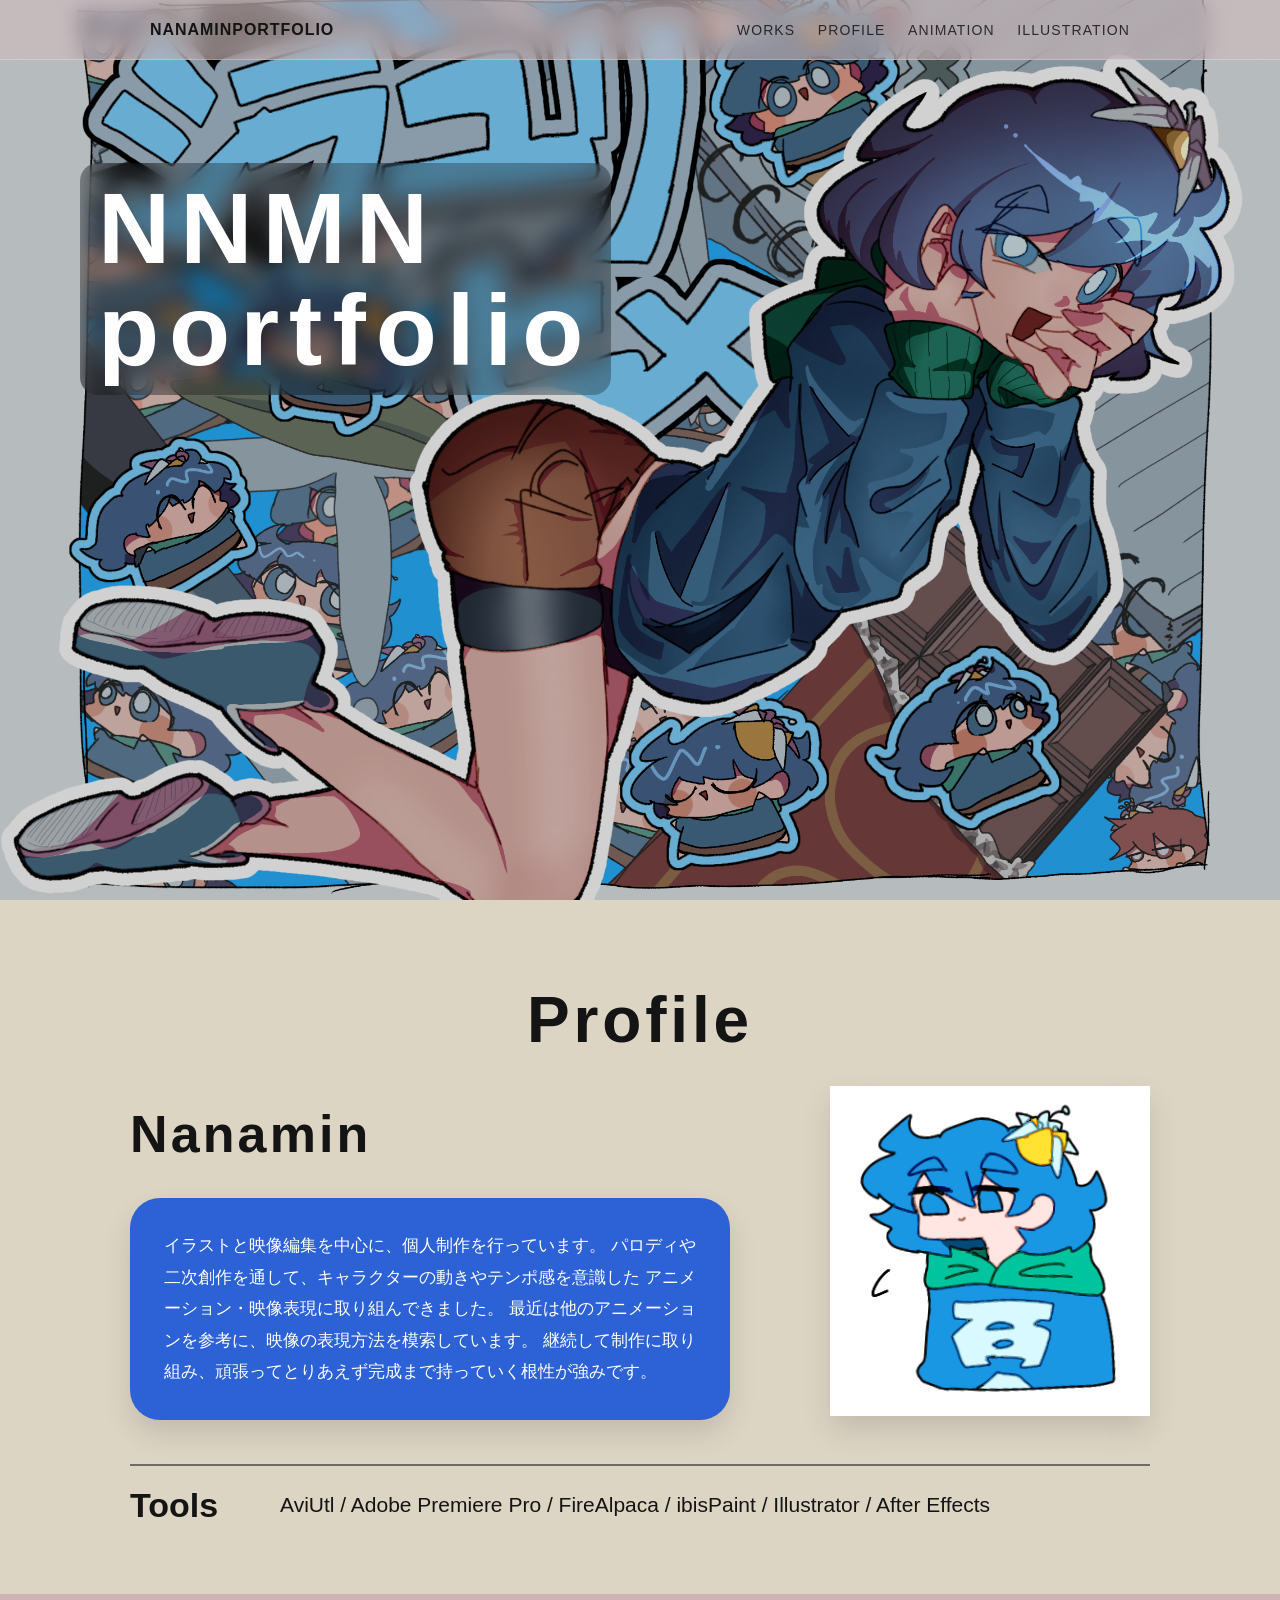
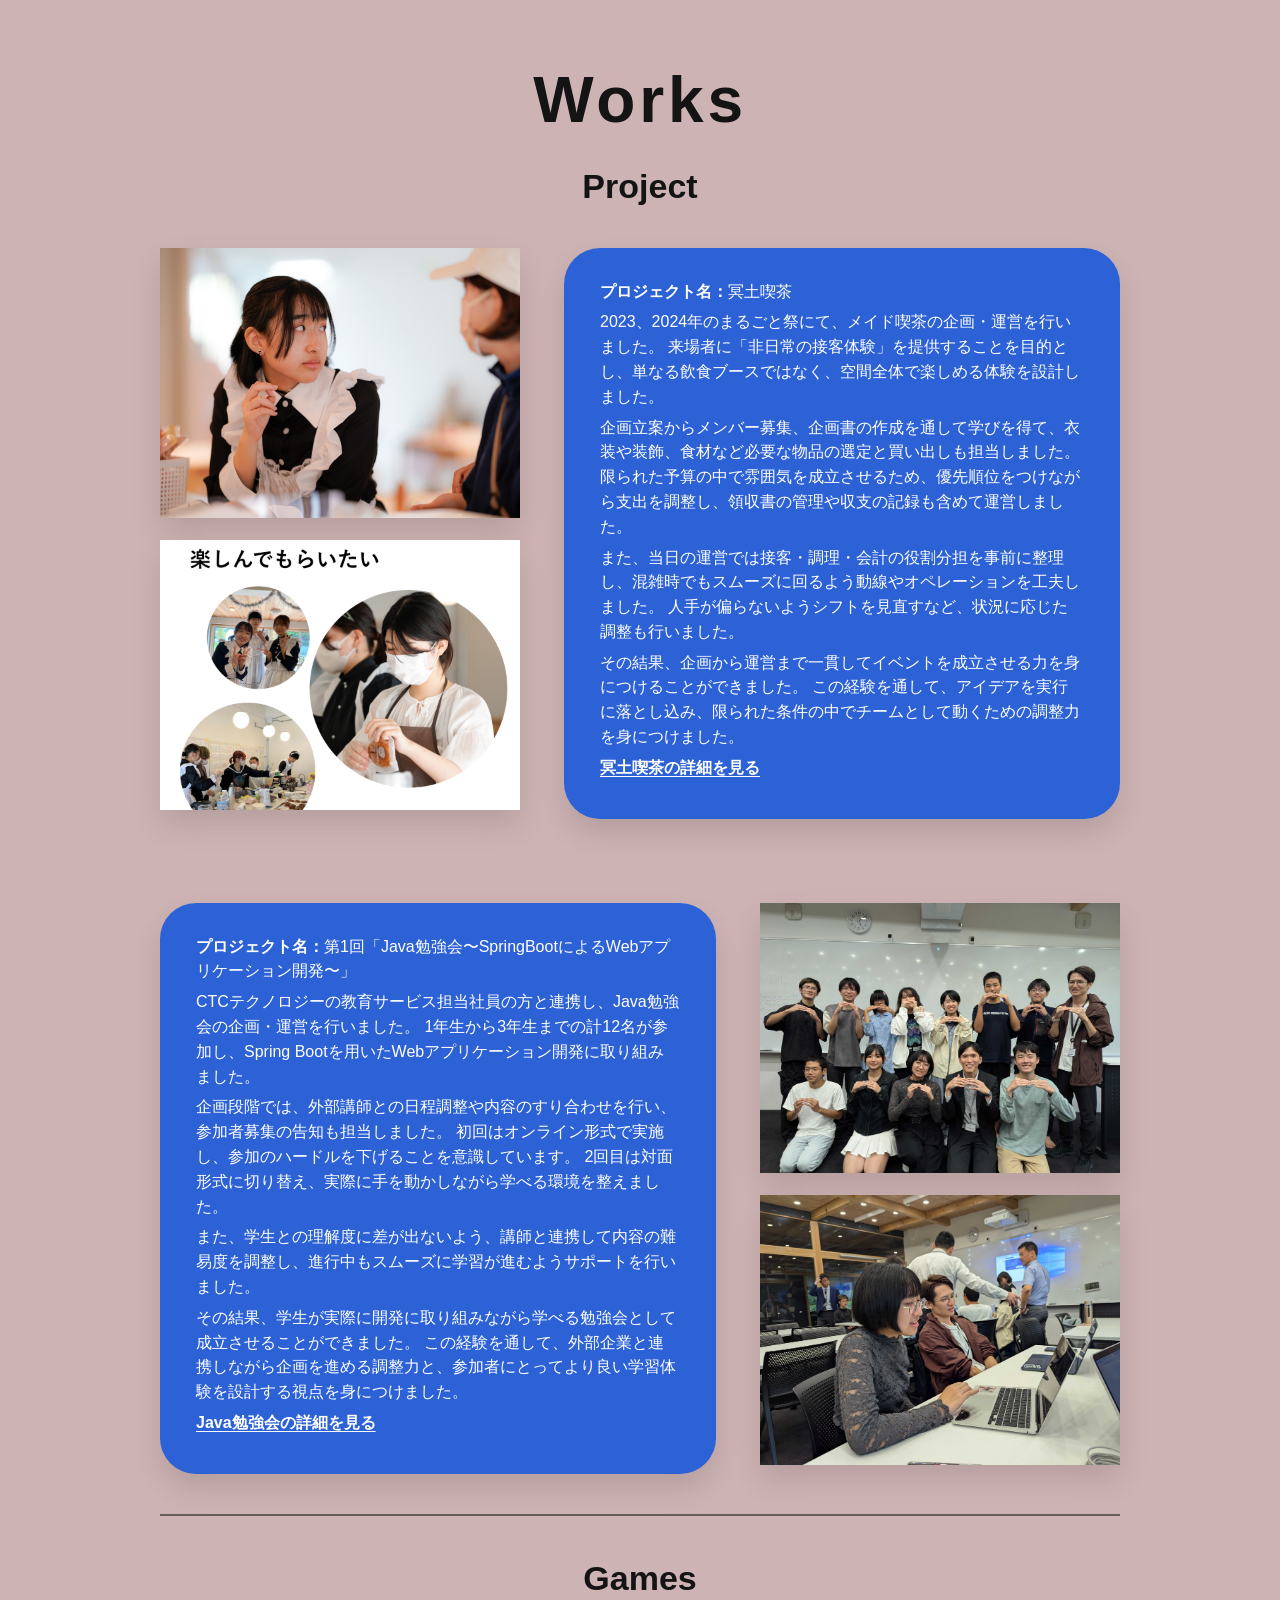
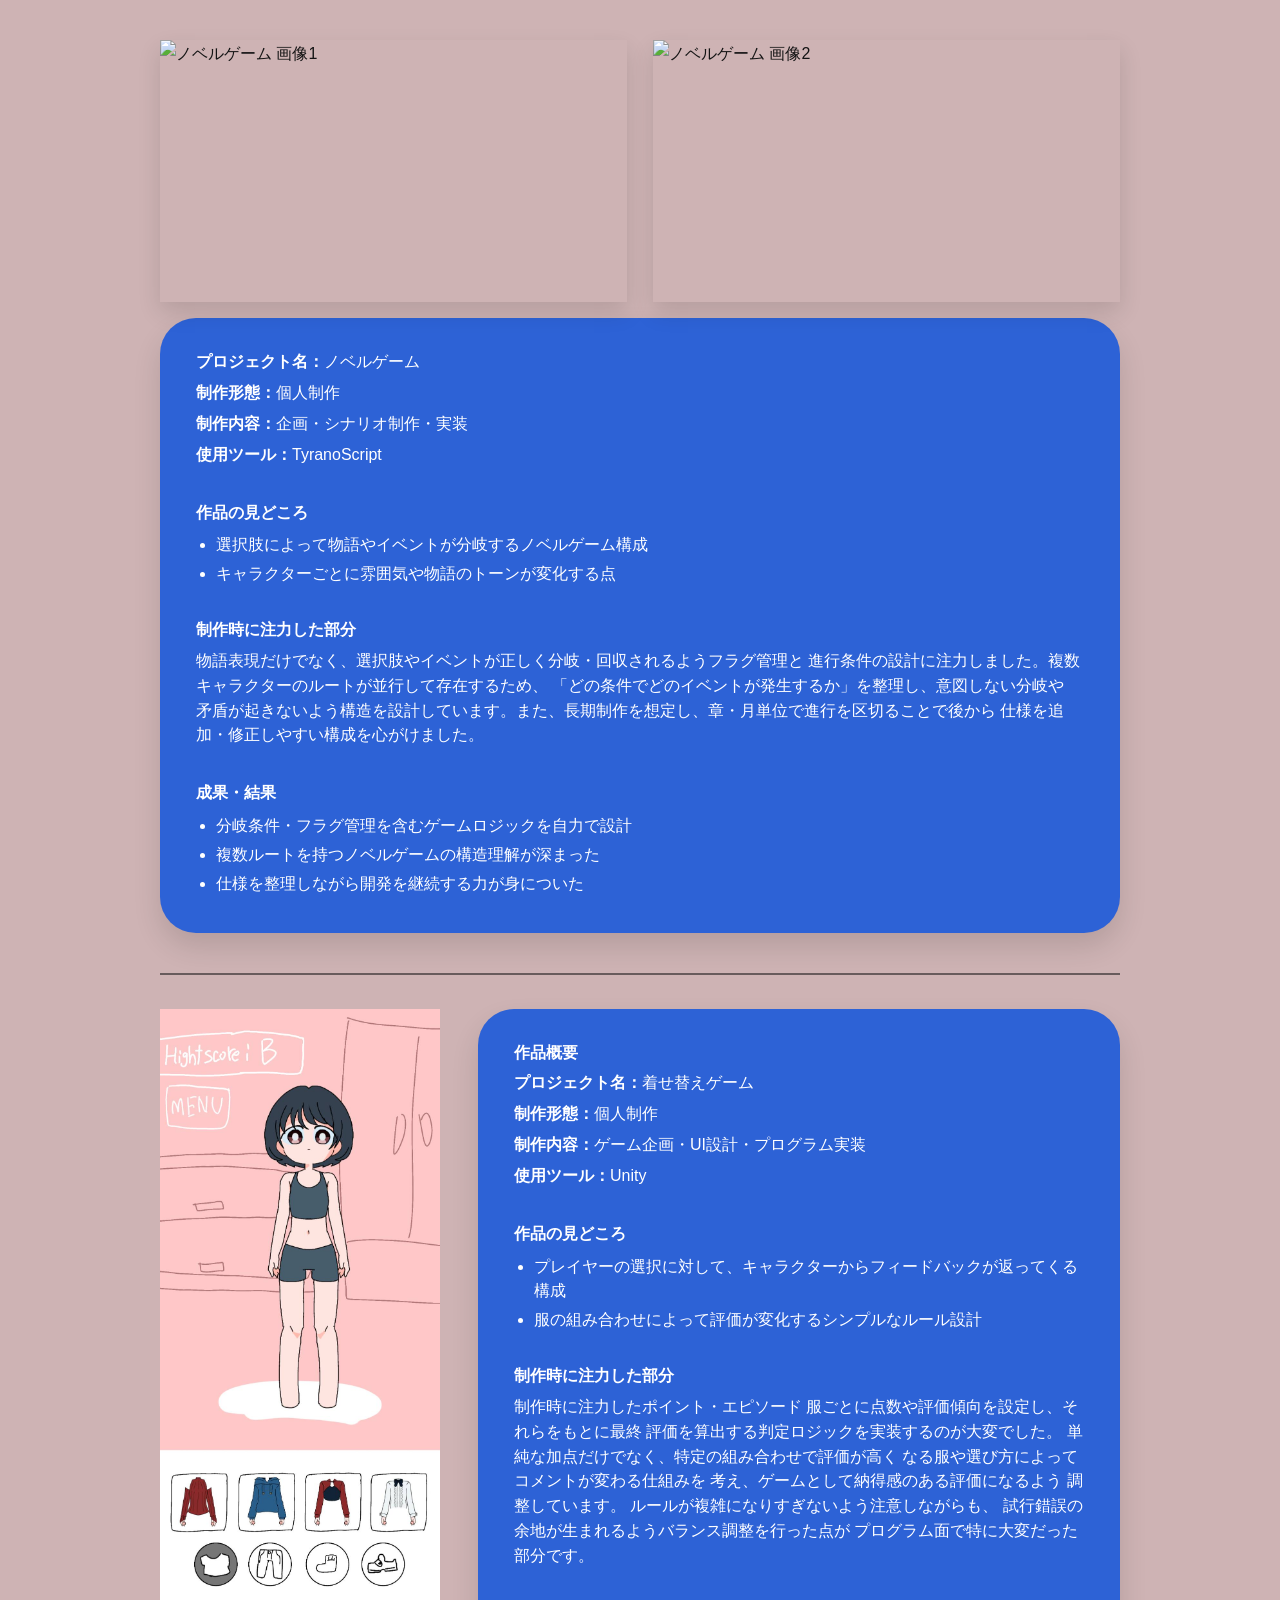
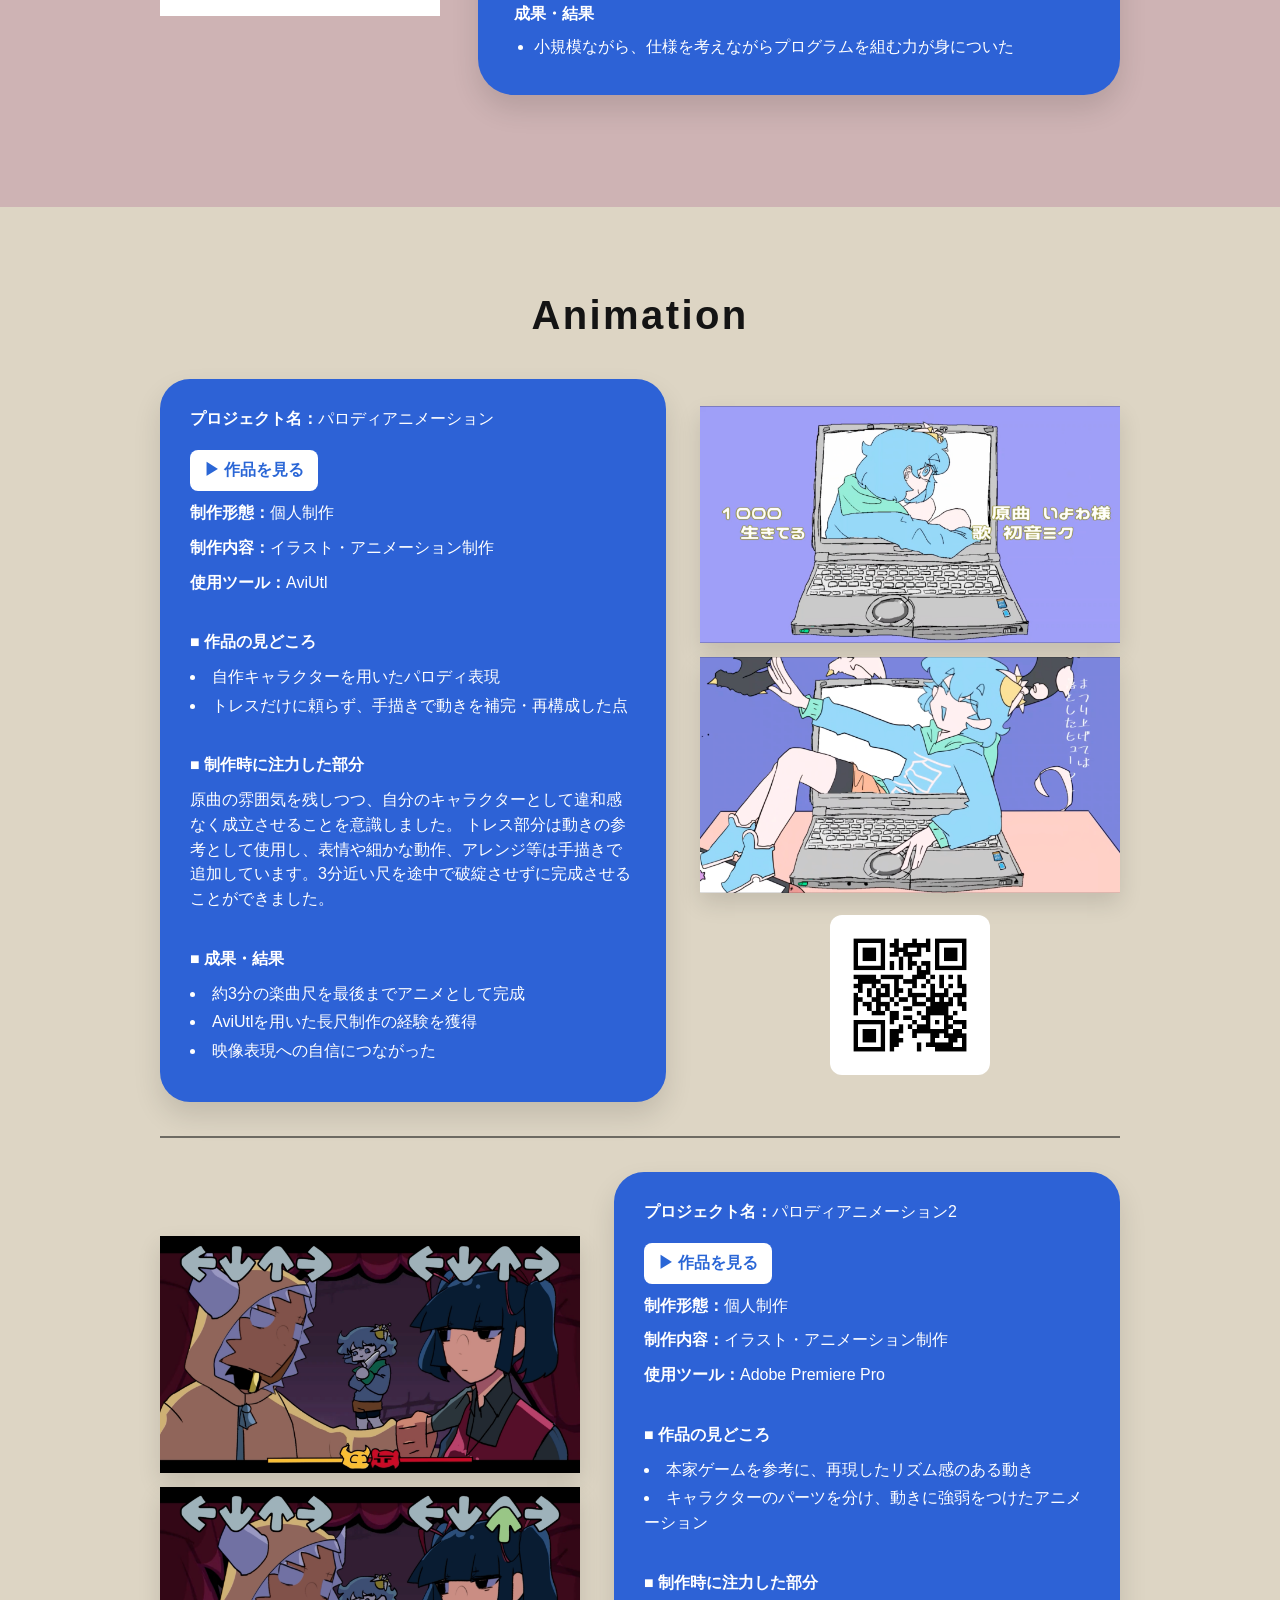
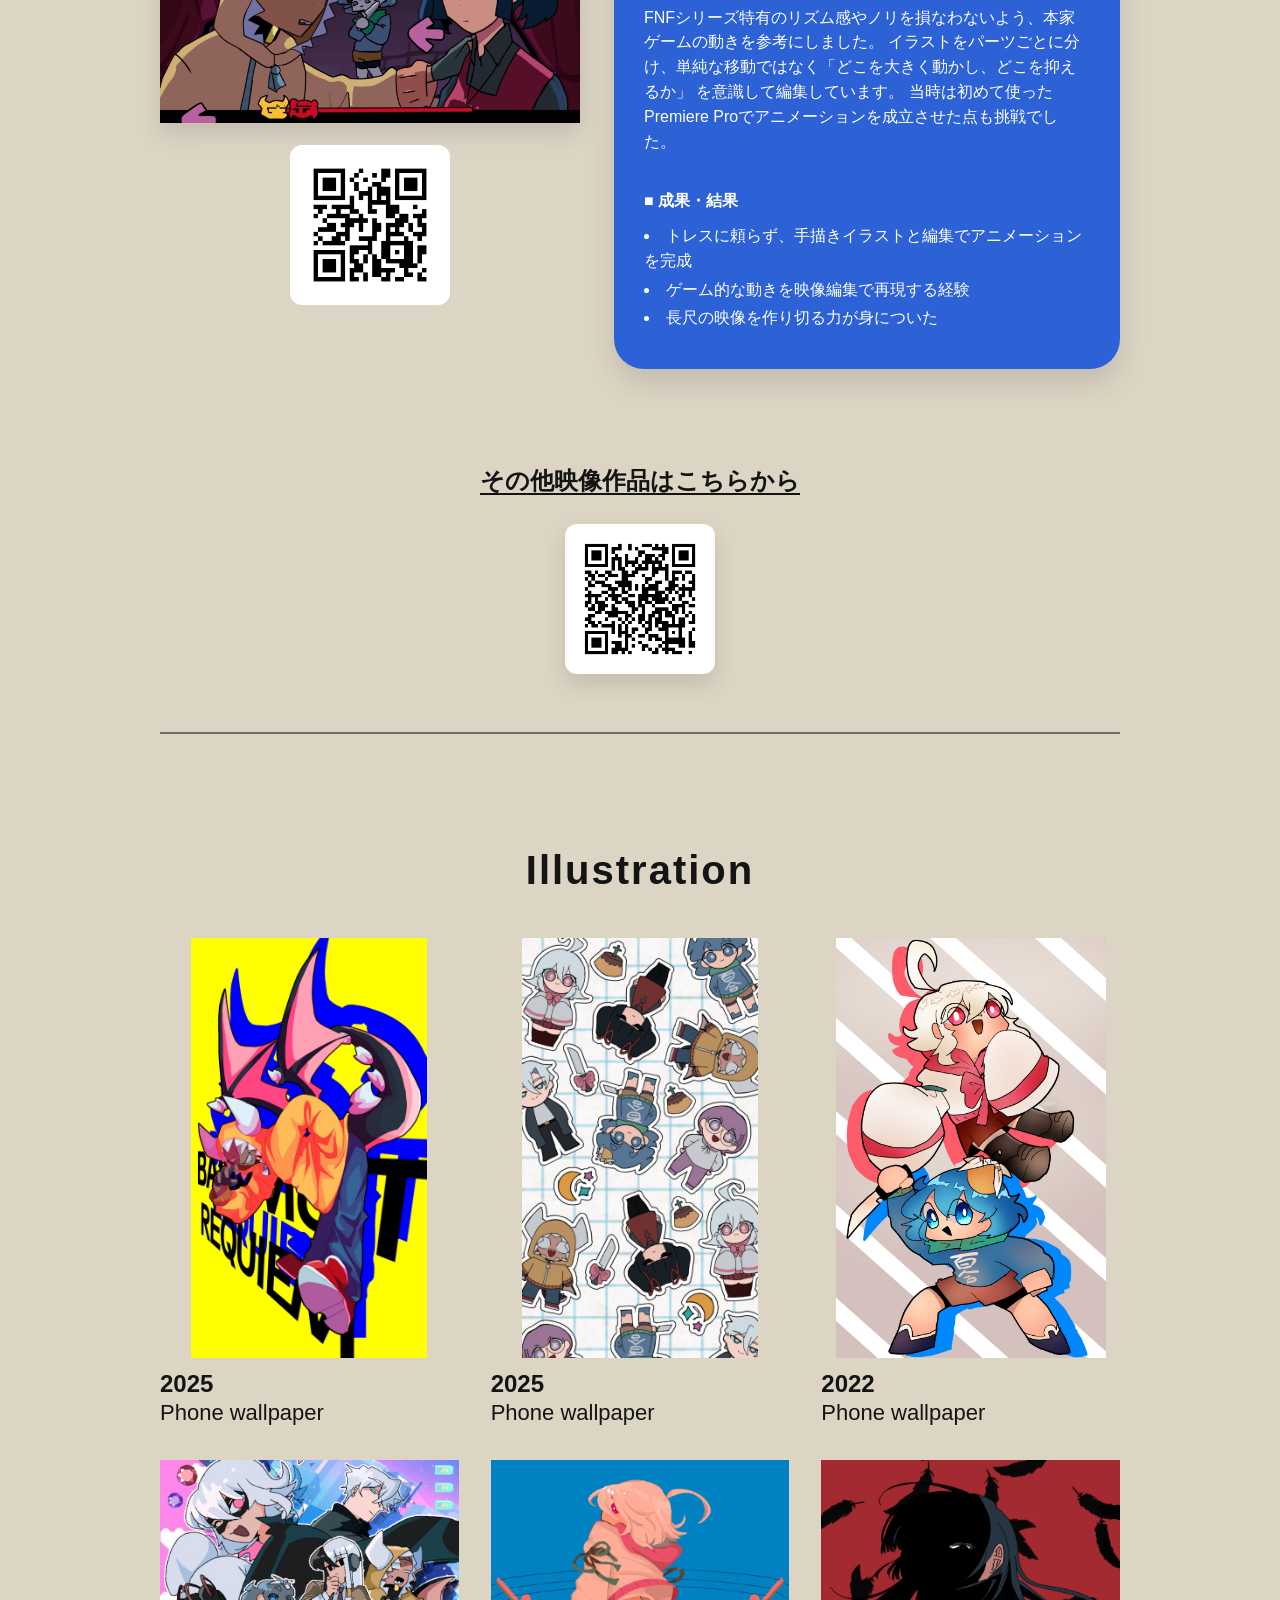
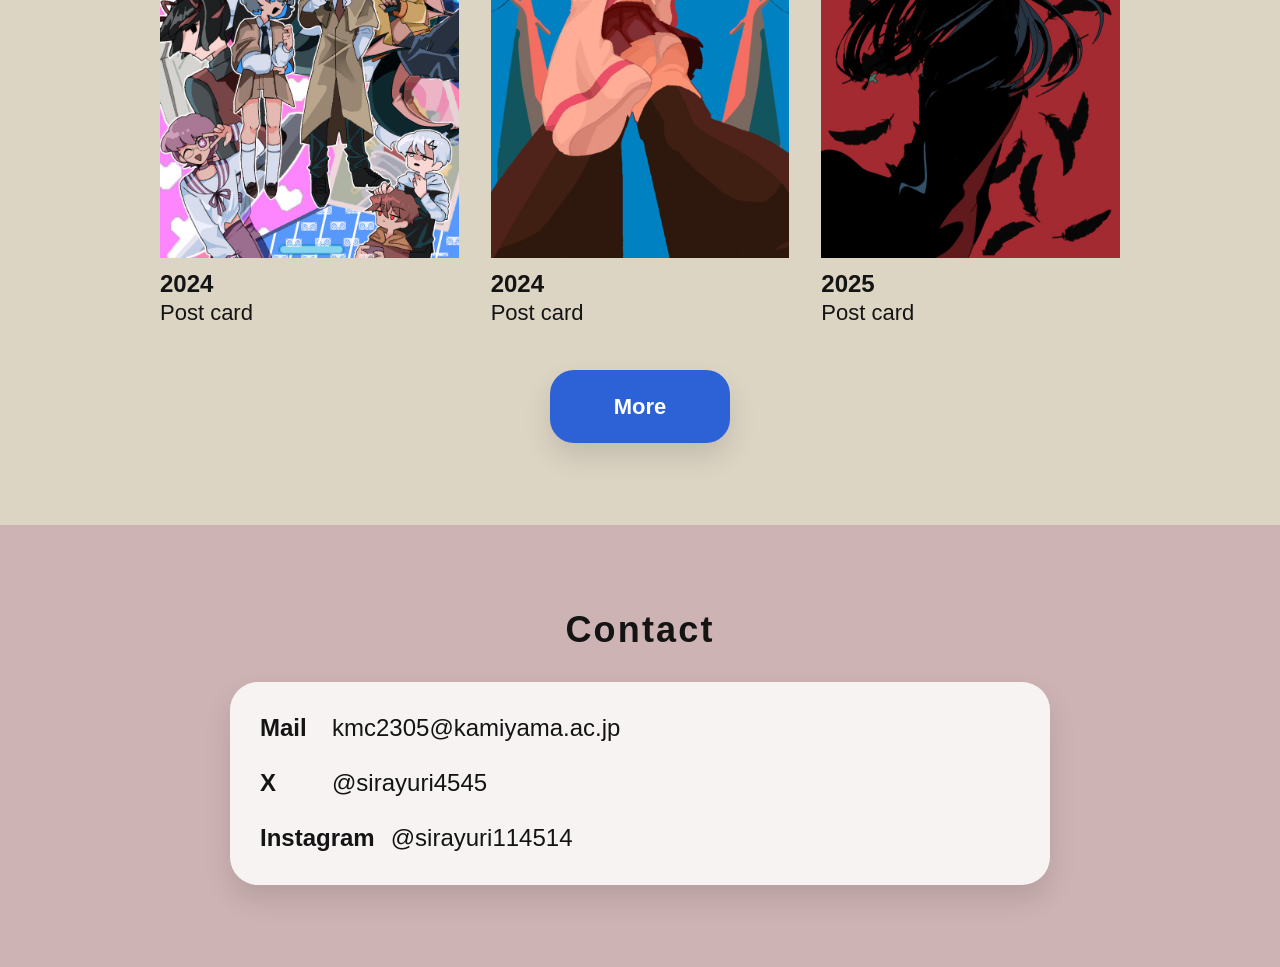
==== index.html @ cd2c1dfe "Add files via upload" ====
<!doctype html>
<html lang="ja">
<head>
  <meta charset="utf-8" />
  <meta name="viewport" content="width=device-width,initial-scale=1" />
  <title>Portfolio</title>
  <link rel="stylesheet" href="./styles.css" />
</head>

<body>

  <section class="hero">
  <div class="hero-full">
    <div class="hero-slider">
      <div class="hero-slide" style="background-image:url('./assets/top.png')"></div>
      <div class="hero-slide" style="background-image:url('./assets/top1.jpeg')"></div>
      <div class="hero-slide" style="background-image:url('./assets/top2.jpeg')"></div>
      <div class="hero-slide" style="background-image:url('./assets/top3.jpeg')"></div>
      <div class="hero-slide" style="background-image:url('./assets/top4.jpeg')"></div>
    </div>

  <h1 class="hero-title">NNMN<br>portfolio</h1>
  <div class="hero-catch">NNMN portfolio</div>
  </div>
</section>


<header class="header">
  <div class="container header-inner">
    <a class="logo" href="#">
      Nanamin<span class="sp-only"><br></span>Portfolio
    </a>

    <nav class="nav">
      <a href="#works">Works</a>
      <a href="#profile">Profile</a>
      <a href="#animation">Animation</a>
      <a href="#illustration">Illustration</a>
    </nav>
  </div>
</header>


  <main>

    <!-- Profile -->
    <section id="profile" class="profile-section">
      <div class="profile-wrap">

        <h2 class="profile-title">Profile</h2>

        <div class="profile-main">
          <div class="profile-left">
            <div class="profile-name">Nanamin</div>

            <div class="profile-card">
              <p>
                イラストと映像編集を中心に、個人制作を行っています。
                パロディや二次創作を通して、キャラクターの動きやテンポ感を意識した
                アニメーション・映像表現に取り組んできました。
                最近は他のアニメーションを参考に、映像の表現方法を模索しています。
                継続して制作に取り組み、頑張ってとりあえず完成まで持っていく根性が強みです。
              </p>
            </div>
          </div>

          <div class="profile-right">
            <img class="profile-photo" src="./icons/prof.png" alt="profile image">
          </div>
        </div>

        <!-- Tools（navの#toolsに対応） -->
        <div id="tools" class="profile-tools">
          <div class="tools-label">Tools</div>
          <div class="tools-text">
            AviUtl / Adobe Premiere Pro / FireAlpaca / ibisPaint / Illustrator / After Effects
          </div>
        </div>

      </div>
    </section>

<!-- Works -->
<section id="works" class="works-section">
  <div class="container works-wrap">

    <h2 class="works-title">Works</h2>
    <h3 class="works-sub">Project</h3>

    <article class="project-item">
      <div class="project-media project-media-left">
        <img src="./assets/made.jpeg" alt="喫茶プロジェクトのメインビジュアル">
        <img src="./assets/made2.png" alt="喫茶プロジェクトの接客風景">
      </div>

      <div class="work-blue project-copy">
        <div class="work-text">
          <p><b>プロジェクト名：</b>冥土喫茶</p>
          <p>
            2023、2024年のまるごと祭にて、メイド喫茶の企画・運営を行いました。
            来場者に「非日常の接客体験」を提供することを目的とし、単なる飲食ブースではなく、空間全体で楽しめる体験を設計しました。
          </p>
          <p>
            企画立案からメンバー募集、企画書の作成を通して学びを得て、衣装や装飾、食材など必要な物品の選定と買い出しも担当しました。
            限られた予算の中で雰囲気を成立させるため、優先順位をつけながら支出を調整し、領収書の管理や収支の記録も含めて運営しました。
          </p>
          <p>
            また、当日の運営では接客・調理・会計の役割分担を事前に整理し、混雑時でもスムーズに回るよう動線やオペレーションを工夫しました。
            人手が偏らないようシフトを見直すなど、状況に応じた調整も行いました。
          </p>
          <p>
            その結果、企画から運営まで一貫してイベントを成立させる力を身につけることができました。
            この経験を通して、アイデアを実行に落とし込み、限られた条件の中でチームとして動くための調整力を身につけました。
          </p>
          <p>
            <a class="text-link" href="https://marugotosai.studio.site/2024/project" target="_blank" rel="noreferrer">
              冥土喫茶の詳細を見る
            </a>
          </p>
        </div>
      </div>
    </article>

    <article class="project-item reverse">
      <div class="work-blue project-copy">
        <div class="work-text">
          <p><b>プロジェクト名：</b>第1回「Java勉強会〜SpringBootによるWebアプリケーション開発〜」</p>
          <p>
            CTCテクノロジーの教育サービス担当社員の方と連携し、Java勉強会の企画・運営を行いました。
            1年生から3年生までの計12名が参加し、Spring Bootを用いたWebアプリケーション開発に取り組みました。
          </p>
          <p>
            企画段階では、外部講師との日程調整や内容のすり合わせを行い、参加者募集の告知も担当しました。
            初回はオンライン形式で実施し、参加のハードルを下げることを意識しています。
            2回目は対面形式に切り替え、実際に手を動かしながら学べる環境を整えました。
          </p>
          <p>
            また、学生との理解度に差が出ないよう、講師と連携して内容の難易度を調整し、進行中もスムーズに学習が進むようサポートを行いました。
          </p>
          <p>
            その結果、学生が実際に開発に取り組みながら学べる勉強会として成立させることができました。
            この経験を通して、外部企業と連携しながら企画を進める調整力と、参加者にとってより良い学習体験を設計する視点を身につけました。
          </p>
          <p>
            <a class="text-link" href="https://x.com/ctc_press/status/1980493729917182135" target="_blank" rel="noreferrer">
              Java勉強会の詳細を見る
            </a>
          </p>
        </div>
      </div>

      <div class="project-media project-media-right">
        <img src="./assets/java1.jpg" alt="Java勉強会の集合写真">
        <img src="./assets/java2.jpg" alt="Java勉強会のワークショップ風景">
      </div>
    </article>

    <hr class="works-line">
    <h3 class="works-sub">Games</h3>

    <!-- Work 1 -->
    <article class="work work-wide">

      <div class="work-images-2">
        <img src="./icons/works1.png" alt="ノベルゲーム 画像1">
        <img src="./icons/works2.png" alt="ノベルゲーム 画像2">
      </div>

      <div class="work-blue">
        <div class="work-text">

          <p><b>プロジェクト名：</b>ノベルゲーム</p>
          <p><b>制作形態：</b>個人制作</p>
          <p><b>制作内容：</b>企画・シナリオ制作・実装</p>
          <p><b>使用ツール：</b>TyranoScript</p>

          <br>

          <p><b>作品の見どころ</b></p>
          <ul>
            <li>選択肢によって物語やイベントが分岐するノベルゲーム構成</li>
            <li>キャラクターごとに雰囲気や物語のトーンが変化する点</li>
          </ul>

          <br>

          <p><b>制作時に注力した部分</b></p>
          <p>
            物語表現だけでなく、選択肢やイベントが正しく分岐・回収されるようフラグ管理と
            進行条件の設計に注力しました。複数キャラクターのルートが並行して存在するため、
            「どの条件でどのイベントが発生するか」を整理し、意図しない分岐や
            矛盾が起きないよう構造を設計しています。また、長期制作を想定し、章・月単位で進行を区切ることで後から
            仕様を追加・修正しやすい構成を心がけました。
          </p>

          <br>

          <p><b>成果・結果</b></p>
          <ul>
            <li>分岐条件・フラグ管理を含むゲームロジックを自力で設計</li>
            <li>複数ルートを持つノベルゲームの構造理解が深まった</li>
            <li>仕様を整理しながら開発を継続する力が身についた</li>
          </ul>

        </div>
      </div>
    </article>

    <hr class="works-line">

    <!-- Work 2 -->
<article class="work work-side dressup">

<div class="work-side-img stack">
  <img src="./icons/works3.jpg" alt="着せ替えゲーム 画像1">
  <img class="only-sp" src="./icons/works4.jpg" alt="着せ替えゲーム 画像2">
</div>

      <div class="work-blue">
        <div class="work-text">

          <p><b>作品概要</b></p>
          <p><b>プロジェクト名：</b>着せ替えゲーム</p>
          <p><b>制作形態：</b>個人制作</p>
          <p><b>制作内容：</b>ゲーム企画・UI設計・プログラム実装</p>
          <p><b>使用ツール：</b>Unity</p>

          <br>

          <p><b>作品の見どころ</b></p>
          <ul>
            <li>プレイヤーの選択に対して、キャラクターからフィードバックが返ってくる構成</li>
            <li>服の組み合わせによって評価が変化するシンプルなルール設計</li>
          </ul>

          <br>

          <p><b>制作時に注力した部分</b></p>
          <p>
            制作時に注力したポイント・エピソード
            服ごとに点数や評価傾向を設定し、それらをもとに最終
            評価を算出する判定ロジックを実装するのが大変でした。
            単純な加点だけでなく、特定の組み合わせで評価が高く
            なる服や選び方によってコメントが変わる仕組みを
            考え、ゲームとして納得感のある評価になるよう
            調整しています。
            ルールが複雑になりすぎないよう注意しながらも、
            試行錯誤の余地が生まれるようバランス調整を行った点が
            プログラム面で特に大変だった部分です。
          </p>

          <br>

          <p><b>成果・結果</b></p>
          <ul>
            <li>小規模ながら、仕様を考えながらプログラムを組む力が身についた</li>
          </ul>

        </div>
      </div>

    </article>

  </div>
</section>


    <!-- Animation -->
<!-- ===== Animation（詳細レイアウト版）===== -->
<section id="animation" class="anim-section">
  <div class="anim-wrap">
    <h2 class="anim-title">Animation</h2>

    <!-- 1本目：左テキスト / 右画像 -->
    <article class="anim-item">
      <div class="anim-text">
        <p><b>プロジェクト名：</b>パロディアニメーション</p>
        <p>
          <a href="https://youtu.be/ocjnCiUQ3a4" target="_blank" class="anim-link">
            ▶ 作品を見る
          </a>
        </p>
        <p><b>制作形態：</b>個人制作</p>
        <p><b>制作内容：</b>イラスト・アニメーション制作</p>
        <p><b>使用ツール：</b>AviUtl</p>

        <br>

        <p><b>■ 作品の見どころ</b></p>
        <p
        >
          <li>自作キャラクターを用いたパロディ表現</li>
          <li>トレスだけに頼らず、手描きで動きを補完・再構成した点</li>
        </p>
        <br>

        <p><b>■ 制作時に注力した部分</b></p>
        <p>
          原曲の雰囲気を残しつつ、自分のキャラクターとして違和感なく成立させることを意識しました。
          トレス部分は動きの参考として使用し、表情や細かな動作、アレンジ等は手描きで
          追加しています。3分近い尺を途中で破綻させずに完成させることができました。
        </p>

        <br>

        <p><b>■ 成果・結果</b></p>
        <p>
          <li>約3分の楽曲尺を最後までアニメとして完成</li>
          <li>AviUtlを用いた長尺制作の経験を獲得</li>
          <li>映像表現への自信につながった</li>
        </p>
      </div>

<div class="anim-media">
  <img src="./assets/game1.png" alt="パロディアニメーション サムネ">
  <img src="./assets/game3.png" alt="パロディアニメーション サブ画像">
  <img src="./assets/qr1.png" class="qr" alt="QRコード">
</div>

    </article>

    <hr class="anim-line">

    <!-- 2本目：左右反転 -->
    <article class="anim-item reverse">
      <div class="anim-text">
        <p><b>プロジェクト名：</b>パロディアニメーション2</p>
        <p>
          <a href="https://youtu.be/1GD6L3Y8E1g" target="_blank" class="anim-link">
            ▶ 作品を見る
          </a>
        </p>
        <p><b>制作形態：</b>個人制作</p>
        <p><b>制作内容：</b>イラスト・アニメーション制作</p>
        <p><b>使用ツール：</b>Adobe Premiere Pro</p>

        <br>

        <p><b>■ 作品の見どころ</b></p>
        <p>
          <li>本家ゲームを参考に、再現したリズム感のある動き</li>
          <li>キャラクターのパーツを分け、動きに強弱をつけたアニメーション</li>
        </p>

        <br>

        <p><b>■ 制作時に注力した部分</b></p>
        <p>
          FNFシリーズ特有のリズム感やノリを損なわないよう、本家ゲームの動きを参考にしました。
          イラストをパーツごとに分け、単純な移動ではなく「どこを大きく動かし、どこを抑えるか」
          を意識して編集しています。
          当時は初めて使ったPremiere Proでアニメーションを成立させた点も挑戦でした。
        </p>

        <br>

        <p><b>■ 成果・結果</b></p>
        <p>
          <li>トレスに頼らず、手描きイラストと編集でアニメーションを完成</li>
          <li>ゲーム的な動きを映像編集で再現する経験</li>
          <li>長尺の映像を作り切る力が身についた</li>
        </p>
      </div>

<div class="anim-media">
  <img src="./assets/game2.png" alt="パロディアニメーション2 サムネ">
  <img src="./assets/game4.png" alt="パロディアニメーション2 サブ画像">
  <img src="./assets/qr2.png" class="qr" alt="QRコード">
</div>

    </article>

    <div class="anim-footer">
      <a class="anim-footer-link" href="https://www.youtube.com/playlist?list=PLotQkgaq6GzBwgWtwZ89Z8WicCT84FbcJ" target="_blank" rel="noreferrer">
        その他映像作品はこちらから
      </a>
      <img class="section-qr" src="./assets/moves.png" alt="その他映像作品へのQRコード">
    </div>

    <hr class="anim-line anim-end-line">

  </div>
</section>


<!-- Illustration -->
<section id="illustration" class="section container">
  <h3 class="sub-title">Illustration</h3>

  <div class="illust-grid">
    <figure class="illust-item">
      <img src="./assets/illust1.jpeg" alt="Illustration 1">
      <figcaption class="illust-cap">
        <div class="illust-year">2025</div>
        <div class="illust-use">Phone wallpaper</div>
      </figcaption>
    </figure>

    <figure class="illust-item">
      <img src="./assets/illust2.jpeg" alt="Illustration 2">
      <figcaption class="illust-cap">
        <div class="illust-year">2025</div>
        <div class="illust-use">Phone wallpaper</div>
      </figcaption>
    </figure>

    <figure class="illust-item">
      <img src="./assets/illust3.jpeg" alt="Illustration 3">
      <figcaption class="illust-cap">
        <div class="illust-year">2022</div>
        <div class="illust-use">Phone wallpaper</div>
      </figcaption>
    </figure>

    <figure class="illust-item">
      <img src="./assets/illust4.jpeg" alt="Illustration 4">
      <figcaption class="illust-cap">
        <div class="illust-year">2024</div>
        <div class="illust-use">Post card</div>
      </figcaption>
    </figure>

    <figure class="illust-item">
      <img src="./assets/illust5.jpeg" alt="Illustration 5">
      <figcaption class="illust-cap">
        <div class="illust-year">2024</div>
        <div class="illust-use">Post card</div>
      </figcaption>
    </figure>

    <figure class="illust-item">
      <img src="./assets/illust6.jpeg" alt="Illustration 6">
      <figcaption class="illust-cap">
        <div class="illust-year">2025</div>
        <div class="illust-use">Post card</div>
  </figcaption>
</figure>

  </div>

  <div class="illust-actions">
    <a class="nav-button" href="./illustration.html">More</a>
  </div>
</section>
    <!-- Contact -->
<section id="contact" class="section container contact">
  <h2 class="section-title">Contact</h2>

  <div class="contact-box">
    <a class="contact-link" href="mailto:kmc2305@kamiyama.ac.jp">
      <span class="contact-label">Mail</span>
      <span class="contact-value">kmc2305@kamiyama.ac.jp</span>
    </a>
    <a class="contact-link" href="https://x.com/sirayuri4545" target="_blank" rel="noreferrer">
      <span class="contact-label">X</span>
      <span class="contact-value">@sirayuri4545</span>
    </a>
    <a class="contact-link" href="#" rel="noreferrer">
      <span class="contact-label">Instagram</span>
      <span class="contact-value">@sirayuri114514</span>
    </a>
  </div>
</section>

<script>
const slider = document.querySelector(".hero-slider");
const slides = document.querySelectorAll(".hero-slide");

const firstClone = slides[0].cloneNode(true);
slider.appendChild(firstClone);

let index = 0;
const slideCount = slider.children.length;

function moveSlide(){
  index++;
  slider.style.transition = "transform 1.0s ease-in-out";
  slider.style.transform = `translateX(-${index * 100}%)`;

  if(index === slideCount - 1){
    setTimeout(() => {
      slider.style.transition = "none";
      slider.style.transform = "translateX(0)";
      index = 0;
    }, 1000); // ← transition時間と同じ
  }
}

setInterval(moveSlide, 2500);
</script>
  </main>
</body>
</html>
---- styles.css ----
/* ===== FULLSCREEN HERO (1画面どーん) ===== */
.hero {
  padding: 0;
  margin: 0;
}

/* 1画面を画像で埋める */
.hero-full{
  height: 100vh;
  width: 100%;
  position: relative;
  overflow: hidden;
}

/* 左上タイトル */
.hero-full .hero-title{
  position: absolute;
  z-index: 2;
  top: 80px;
  left: 80px;

  color: #fff;
  font-weight: 900;
  letter-spacing: .10em;
  line-height: 1.02;
  font-size: 100px !important;

  background: rgba(0,0,0,.28);
  padding: 14px 18px;
  border-radius: 18px;
  backdrop-filter: blur(10px);
}

/* スライダー枠 */
.hero-slider{
  position: absolute;
  inset: 0;              /* top/right/bottom/left 全部0 */
  display: flex;
  height: 100%;
  width: 100%;
  transition: transform 0.8s ease-in-out;
  z-index: 0;            /* 背景扱い */
}

.hero-slide{
  flex: 0 0 100%;        /* 1枚=画面幅 */
  height: 100%;
  background-size: cover;
  background-position: center;
}

.hero-full::after{
  content:"";
  position:absolute;
  inset:0;
  background: rgba(0,0,0,.18);
  z-index: 1;  /* 暗幕 */
}

.hero-title{
  z-index: 2;  /* タイトル */
}
.hero-catch{
  z-index: 3;  /* スマホ用オーバーレイ */
}


/* ===== スマホ用 タイトルオーバーレイ ===== */
.hero-catch{
  position: absolute;
  top: 90px; 
  left: 50%;
  transform: translateX(-50%);  /* ← 横だけ中央！ */

  z-index: 3;

  color: #fff;
  font-weight: 900;
  letter-spacing: .08em;
  text-align: center;

  /* ← サイズここがポイント */
  font-size: 60px;

  padding: 16px 22px;

  background: rgba(0,0,0,.35);
  border-radius: 20px;
  backdrop-filter: blur(8px);

  white-space: nowrap;
}


/* PCでは非表示（スマホだけ出したい場合） */
@media (min-width: 821px){
  .hero-catch{
    display: none;
  }
}

@media (max-width: 820px){
  .hero-full .hero-title{
    display: inline-block;
    font-size: 18px !important;
    top: 12px;
    left: 12px;
    padding: 8px 10px;
    border-radius: 12px;
    background: rgba(0,0,0,.20);
    display: none !important; /* ← スマホでは出さない */
  }
  .hero-full{
    background-position: 90% 65%;
    text-align: left;
}
  .slide-top{
    background-position: 10% center; /* 0%だと左すぎる時の調整用 */
  }
  .hero-catch{
    left: 50%;
    transform: translateX(-50%); /* ブロック自体は中央 */
    text-align: left;            /* 文字は左揃え */

    white-space: normal;         /* 1行固定を解除 */
    width: fit-content;
    max-width: calc(100% - 24px);

    font-size: 54px;
    line-height: 1.05;
  }
}

:root{
  --bg: #ddd5c4;
  --bg-rose: #ceb3b4;
  --card: #2d62d6;
  --text: #141414;
  --white: #fff;
  --line: rgba(20,20,20,.55);
  --shadow: 0 14px 28px rgba(0,0,0,.12);
  --radius: 18px;
}

*{ box-sizing:border-box; }
body{
  margin:0;
  font-family: "Avenir Next", "Hiragino Sans", "Yu Gothic", sans-serif;
  background: var(--bg);
  color: var(--text);
  line-height: 1.7;
}

.container{ width:min(980px, calc(100% - 128px)); margin:0 auto; }

.header{
  position: fixed;  /* sticky → fixed */
  top: 0;
  left: 0;
  width: 100%;
  z-index: 100;
  background: rgba(207,186,187,.6);
  backdrop-filter: blur(10px);
  border-bottom: 1px solid rgba(255,255,255,.25);
}

.header-inner{
  display:flex; align-items:center; justify-content:space-between;
  padding: 16px 0;
}
.logo{
  text-decoration:none;
  color:inherit;
  font-weight:800;
  letter-spacing: .06em;
  text-transform: uppercase;
}
.nav a{
  text-decoration:none; color:inherit;
  margin-left: 18px;
  opacity:.85;
  font-size: 14px;
  letter-spacing: .08em;
  text-transform: uppercase;
}
.nav a:hover{ opacity:1; }

.section{ padding: 34px 0; }
.section-title{
  font-size: 36px;
  letter-spacing: .06em;
  text-align:center;
  margin: 0 0 22px;
}
.sub-title{
  text-align:center;
  margin: 20px 0 12px;
  letter-spacing:.06em;
}

.sp-only { display: none; }

@media (max-width: 860px){

  /* ロゴ小さく */
  .logo{
    font-size: 14px;   /* ←ついでに小さくもできる */
    line-height: 1.1;
  }

  .sp-only{
    display: block;
  }

  /* ナビ文字小さく */
  .nav a{
    font-size: 10px;
    margin-left: 10px;
  }

  /* ヘッダー高さ調整（好みで） */
  .header-inner{
    padding: 15px 0;
  }

.logo-top,
.logo-bottom{
  display: block;
}

  /* スマホだけ改行ON */
  .sp-only { display: inline; }

}


/* ===== Profile full-screen section ===== */
.profile-section{
  min-height: auto; 
  background: var(--bg);
  padding: 88px 0 72px;
}

/* 画面幅の基準 */
.profile-wrap{
  width: min(1020px, calc(100% - 104px));
  margin: 0 auto;
}

.profile-title{
  text-align: center;
  font-size: clamp(44px, 7vw, 64px);
  letter-spacing: .06em;
  margin: 0 0 34px;
  line-height: 1;
}

/* 左右2カラム */
.profile-main{
  display: grid;
  grid-template-columns: minmax(0, 1fr) 320px;
  gap: 62px;
  align-items: center;
}

/* 左側 */
.profile-name{
  font-size: clamp(32px, 5vw, 52px);
  font-weight: 900;
  letter-spacing: .06em;
  margin: 0 0 20px;
}

.profile-card{
  background: var(--card);
  color: #fff;
  border-radius: 30px;
  padding: 32px 34px;
  line-height: 1.85;
  max-width: 600px;
  box-shadow: var(--shadow);
}

.profile-card p{
  margin: 0;
  font-size: 17px;
}

/* 右側画像 */
.profile-photo{
  width: 100%;
  max-width: 100%;
  background: #fff;
  padding: 12px;
  border-radius: 0;
  box-shadow: var(--shadow);
}

/* 下のTools行 */
.profile-tools{
  margin-top: 40px;
  padding-top: 22px;
  border-top: 2px solid var(--line);
  display: grid;
  grid-template-columns: 120px 1fr;
  gap: 30px;
  align-items: start;
}

.tools-label{
  font-weight: 900;
  font-size: 34px;
  line-height: 1;
}

.tools-text{
  font-size: 21px;
  line-height: 1.6;
}

/* スマホ */
/* ===== Profile スマホでも2カラム維持 ===== */
@media (max-width: 820px){

  .profile-section{
    padding: 56px 0 48px;
  }

  .container,
  .profile-wrap,
  .works-wrap,
  .anim-wrap,
  #illustration .illust-grid{
    width: min(100%, calc(100% - 40px));
  }

  .profile-main{
    grid-template-columns: 1fr;
    gap: 20px;
  }

  .profile-title{
    font-size: 40px;
  }

  .profile-name{
    font-size: 26px;
  }

  .profile-card{
    font-size: 14px !important;
    line-height: 1.7 !important;
    padding: 22px;
    border-radius: 24px;
  }

  /* pがある場合も念のため */
  .profile-card p{
    font-size: inherit !important;
    line-height: inherit !important;
  }

  .profile-photo{
    margin: 0 auto;
    max-width: 220px;
  }

  .profile-tools{
    grid-template-columns: 1fr;
    gap: 10px;
  }

  .tools-label{
    font-size: 24px; 
  }

  .tools-text{
    font-size: 16px; 
    line-height: 1.6;
  }
}

/* ===== Works (Games) layout ===== */

.works-section {
  background: var(--bg-rose);
  padding: 74px 0 82px;
}

.works-wrap {
  width: min(960px, calc(100% - 136px));
  margin: 0 auto;
}

.works-title {
  text-align: center;
  font-size: clamp(46px, 7vw, 64px);
  letter-spacing: .06em;
  margin: 0 0 26px;
  line-height: 1;
}

.works-sub {
  text-align: center;
  font-size: clamp(28px, 4vw, 34px);
  font-weight: 600;
  margin: 0 0 32px;
}

.work {
  margin: 0 auto 30px;
}

.project-item{
  display: grid;
  grid-template-columns: minmax(0, 360px) minmax(0, 1fr);
  gap: 44px;
  align-items: start;
  margin-bottom: 84px;
}

.project-item.reverse{
  grid-template-columns: minmax(0, 1fr) minmax(0, 360px);
  margin-bottom: 0;
}

.project-media{
  display: grid;
  gap: 22px;
  align-self: start;
}

.project-media img{
  width: 100%;
  display: block;
  object-fit: cover;
  box-shadow: var(--shadow);
}

.project-media-left img:first-child,
.project-media-left img:last-child{
  aspect-ratio: 4 / 3;
}

.project-media-right img:first-child,
.project-media-right img:last-child{
  aspect-ratio: 4 / 3;
}

.project-copy{
  min-height: 100%;
}

.section-qr{
  display: block;
  width: min(150px, 100%);
  margin: 22px auto 0;
  background: #fff;
  padding: 8px;
  border-radius: 12px;
  box-shadow: 0 10px 22px rgba(0,0,0,.12);
}

.text-link{
  color: inherit;
  font-weight: 700;
  text-decoration: underline;
  text-underline-offset: 0.18em;
}

.text-link:hover{
  opacity: .8;
}

.work-side-img .only-sp {
  display: none;
}

/* PCの画像は高さ固定をやめる（ここ重要） */
.work-side-img img {
  width: 100%;
  height: auto;        /* ←420px固定を殺す */
  object-fit: contain; /* ←切れないように */
  display: block;
}

/* ===== 画像2枚（横並び） ===== */

.work-images-2 {
  display: grid;
  grid-template-columns: 1fr 1fr;
  gap: 26px; /* 画像間の距離 */
  align-items: start;
  margin-bottom: 16px;
}

.work-images-2 img {
  width: 100%;
  aspect-ratio: 16 / 9; /* ★1920x1080 */
  object-fit: cover;    /* 画面を埋める（はみ出しOK） */
  display: block;
  border-radius: 0;
  box-shadow: 0 10px 22px rgba(0, 0, 0, .12);
}


.work-blue {
  background: var(--card);
  color: #fff;
  border-radius: 36px;
  padding: 32px 36px;
  box-shadow: var(--shadow);
}

.work-text p {
  margin: 0 0 6px;
  line-height: 1.55;
}

.work-text li {
  margin: 4px 0;
  line-height: 1.55;
}

.work-text ul {
  margin: 8px 0 0 20px;
  padding: 0;
}


/* ===== 区切り線 ===== */

.works-line {
  border: 0;
  border-top: 2px solid var(--line);
  margin: 40px 0 34px;
}


/* ===== 2個目：左画像 + 右文章 ===== */

.work-side {
  display: grid;
  grid-template-columns: 280px 1fr;
  gap: 38px;
  align-items: start;
}

.work-side-img .only-sp{
  display: none;
}


@media (max-width: 820px)
 {
  /* スマホだけ2枚目表示 */
  .work-side-img .only-sp{
    display: block !important;
  }

  /* 縦積みレイアウト */
  .work-side-img {
    display: flex;
    flex-direction: column;
    gap: 16px;
    margin-top: 0px;
  }

    .work-side.dressup .work-side-img img {
    width: 95%;
    height: auto;
    max-height: 220px;
    object-fit: contain;
    margin: 0; /* 念のため */
    max-height: none;
  }

  /* 画像サイズ */
  .work-side-img img {
    width: 80%;
    height: auto;
    max-height: 180px;
    object-fit: contain;
  }

  .works-title {
    font-size: 40px;
  }

  .works-section {
    padding: 56px 0 60px;
  }

  .project-item,
  .project-item.reverse{
    grid-template-columns: 1fr;
    gap: 18px;
    margin-bottom: 46px;
  }

  .project-item.reverse{
    margin-bottom: 0;
  }


  .works-section .work-blue {
    width: 100%;
    margin: 0 auto;
    font-size: 14px;
    line-height: 1.7;
    padding: 22px;
    border-radius: 28px;
  }

  .section-qr{
    margin-top: 18px;
  }

  .text-link,
  .anim-footer-link{
    font-size: 15px;
  }

  .work .work-images-2 {
    grid-template-columns: 1fr;
    gap: 14px;
  }

  .work .work-images-2 img {
    width: 100%;
    height: auto;
    aspect-ratio: 16 / 9;
    object-fit: cover;
  }


  .work-side.dressup {
    grid-template-columns: 1fr;
    gap: 16px;
    width: 100%;
    margin: 0 auto;
    align-items: start;
  }

  .work-side.dressup .work-blue {
    font-size: 14px;
    line-height: 1.7;
    padding: 20px;
    width: auto;
    margin: 0;
  }

  .work-side.dressup .work-blue ul {
    margin-left: 16px;
  }
}

/* ===== Works / Animation ===== */

.anim-link{
  display: inline-block;
  margin-top: 8px;
  padding: 8px 14px;

  background: #fff;
  color: #2a66d6;
  font-weight: 800;
  text-decoration: none;

  border-radius: 8px;
  transition: .2s;
}

.anim-link:hover{
  background: #eaf1ff;
  transform: translateY(-2px);
}

.anim-section{
  background: var(--bg);
  padding: 74px 0 82px;
}

.anim-wrap{
  width: min(960px, calc(100% - 136px));
  margin: 0 auto;
}

.anim-title{
  text-align: center;
  font-size: clamp(32px, 4vw, 40px);
  letter-spacing: .06em;
  margin: 0 0 30px;
}

.anim-item{
  display: grid;
  grid-template-columns: 1fr 420px; /* 左：文章、右：画像 */
  gap: 34px;
  align-items: center;
  margin-bottom: 34px;
}

.anim-item.reverse{
  grid-template-columns: 420px 1fr; /* 反転 */
}
.anim-item.reverse .anim-text{ order: 2; }
.anim-item.reverse .anim-media{ order: 1; }

/* 青ブロック */
.anim-text{
  background: var(--card);
  color: #fff;
  padding: 28px 30px;
  border-radius: 30px;
  font-size: 16px;
  line-height: 1.55;
  box-shadow: var(--shadow);
}
.anim-text p{ margin: 0 0 10px; }
.anim-text ul{ margin: 6px 0 0 20px; }
.anim-text li{ margin: 4px 0; }

.anim-media img.qr{
  width: 160px;
  height: auto;
  aspect-ratio: auto;
  object-fit: contain;
  box-shadow: none;
  background: #fff;
  padding: 10px;
  border-radius: 12px;
  margin: 8px auto 0;
  display: block;
}

.anim-media img:not(.qr){
  width: 100%;
  aspect-ratio: 16 / 9;
  object-fit: cover;
  display: block;
  border-radius: 0;
  box-shadow: 0 10px 22px rgba(0,0,0,.12);
}

.anim-media{
  display: flex;
  flex-direction: column;
  align-items: center;
  gap: 14px;
}

/* 区切り線 */
.anim-line{
  border: 0;
  border-top: 2px solid var(--line);
  margin: 34px 0;
}

.anim-end-line{
  margin-top: 58px;
  margin-bottom: 0;
}

.anim-footer{
  margin-top: 92px;
  text-align: center;
}

.anim-footer-link{
  color: var(--text);
  display: inline-block;
  font-size: 24px;
  font-weight: 700;
  text-decoration: underline;
  text-underline-offset: 0.18em;
  transition: .2s;
}

.anim-footer-link:hover{
  color: var(--card);
  transform: translateY(-2px);
  text-decoration-color: var(--card);
}

/* スマホ */
@media (max-width: 860px){

  /* QRはスマホでは隠す */
.anim-media img.qr{ display: none; }

  /* 1カラム化 */
  .anim-item,
  .anim-item.reverse{
    grid-template-columns: 1fr;
    gap: 16px;
  }

  /* スマホは常に「画像→テキスト」 */
  .anim-media{ order: 1 !important; }

  .anim-text p{ margin: 0 0 6px; }
  .anim-text li{ margin: 2px 0; }
  .anim-text br{ display: none; }

  /* 2枚目以降の画像はスマホでは隠す */
  .anim-media img.subshot{ display: none; }

  .anim-title{
    font-size: 30px;
    margin-bottom: 16px; /* 余白少し詰めるとキレイ */
    letter-spacing: .04em;
  }

    .anim-section{
    padding: 56px 0 56px;
  }

  /* 青ブロック圧縮 */
  .anim-text{
    order: 2 !important;
    padding: 18px;
    font-size: 14px;
    line-height: 1.7;
    border-radius: 24px;
  }

  .anim-footer{
    margin-top: 40px;
  }

  .anim-end-line{
    margin-top: 40px;
  }
}

/* ===== Illustration ===== */

/* sectionは100%で背景を塗る */
#illustration{
  width: 100%;
  max-width: none;
  margin: 0;
  background: var(--bg);
  padding: 0px 0 82px;
}

/* 中身を中央寄せ（Worksのworks-wrapと同じ役割） */
#illustration .illust-grid{
  width: min(960px, calc(100% - 136px));
  margin: 0 auto;
}

#illustration .sub-title{
  font-size: clamp(32px, 4vw, 40px);
  margin-bottom: 34px;
  letter-spacing: .05em;
}

.illust-actions{
  width: min(960px, calc(100% - 136px));
  margin: 42px auto 0;
  display: flex;
  justify-content: center;
}

.nav-button{
  display: inline-flex;
  align-items: center;
  justify-content: center;
  min-width: 180px;
  padding: 18px 34px;
  background: var(--card);
  color: var(--white);
  text-decoration: none;
  font-size: 22px;
  font-weight: 800;
  border-radius: 24px;
  box-shadow: var(--shadow);
  transition: .2s;
}

.nav-button:hover{
  background: #3a70e6;
  transform: translateY(-2px);
}

.illust-page{
  min-height: 100vh;
  background: var(--bg);
  padding: 52px 0 72px;
}

.illust-page-title{
  text-align: center;
  font-size: clamp(38px, 6vw, 56px);
  line-height: 1;
  margin: 0 0 34px;
  letter-spacing: .05em;
}

.illust-page-grid{
  width: min(960px, calc(100% - 136px));
  margin: 0 auto;
}

.illust-thumb{
  display: block;
  width: 100%;
  padding: 0;
  border: 0;
  background: transparent;
  cursor: pointer;
  transition: transform .2s ease, box-shadow .2s ease;
}

.illust-thumb:hover{
  transform: translateY(-2px);
  box-shadow: 0 16px 30px rgba(0,0,0,.18);
}

.illust-page-grid .illust-item img{
  aspect-ratio: 3 / 4;
  object-fit: cover;
  max-height: none;
}
.illust-grid{
  display: grid;
  grid-template-columns: repeat(3, 1fr);
  gap: 32px;
  width: min(960px, calc(100% - 136px));
  margin: 0 auto;
}

.illust-item{
  margin: 0;
  display: flex;
  flex-direction: column;
}

.illust-item img{
  width: 100%;
  height: auto;
  display: block;
  border-radius: 0;
  box-shadow: none;
  max-height: 420px;
  object-fit: contain;
}

.illust-cap{
  margin-top: 10px;
  line-height: 1.3;
}

.illust-year{
  font-size: 24px;
  font-weight: 600;
}

.illust-use{
  font-size: 22px;
}

body.modal-open{
  overflow: hidden;
}

.illust-modal{
  position: fixed;
  inset: 0;
  z-index: 300;
  display: grid;
  place-items: center;
}

.illust-modal[hidden]{
  display: none;
}

.illust-modal-backdrop{
  position: absolute;
  inset: 0;
  background: rgba(0,0,0,.72);
}

.illust-modal-dialog{
  position: relative;
  z-index: 1;
  width: min(92vw, 1080px);
  max-height: 90vh;
  padding: 56px 24px 24px;
  display: grid;
  place-items: center;
}

.illust-modal-image{
  width: 100%;
  max-width: 100%;
  max-height: calc(90vh - 80px);
  object-fit: contain;
  display: block;
}

.illust-modal-close{
  position: absolute;
  top: 0;
  right: 0;
  width: 44px;
  height: 44px;
  border: 0;
  border-radius: 999px;
  background: rgba(255,255,255,.92);
  color: #111;
  font-size: 28px;
  line-height: 1;
  cursor: pointer;
}

/* スマホ */
@media (max-width: 860px){

  .sub-title{
    margin-top: -20px;
  }

  .illust-grid{
    grid-template-columns: repeat(2, 1fr);
    gap: 20px;
    width: min(1100px, 92%);
  }

  .illust-actions,
  .illust-page-grid{
    width: min(100%, calc(100% - 40px));
  }

  .nav-button{
    min-width: 132px;
    padding: 14px 24px;
    font-size: 16px;
    border-radius: 18px;
  }

  .illust-page{
    padding: 34px 0 48px;
  }

  .illust-page-title{
    margin-bottom: 24px;
  }

  .illust-modal-dialog{
    width: min(94vw, 760px);
    padding: 52px 12px 12px;
  }

  .illust-modal-close{
    width: 40px;
    height: 40px;
    font-size: 24px;
  }

  .illust-item img{
    height: auto;            /* 固定高やめる（潰れ防止） */
    aspect-ratio: 3 / 4;     /* 2枚目の縦長カード感 */
    object-fit: cover;
  }

  .illust-year,
  .illust-use{
    font-size: 14px;         /* スマホは文字ちょい小さく */
  }
}



.tools{ margin-top: 10px; display:flex; flex-wrap:wrap; gap:8px; }
.tag{
  background: rgba(255,255,255,.2);
  border: 1px solid rgba(255,255,255,.25);
  padding: 6px 10px;
  border-radius: 999px;
  font-size: 13px;
}

.grid{
  display:grid;
  grid-template-columns: repeat(2, minmax(0,1fr));
  gap: 14px;
}
.grid-3{ grid-template-columns: repeat(3, minmax(0,1fr)); }

.card{
  background: var(--card);
  color: var(--white);
  border-radius: var(--radius);
  overflow:hidden;
  box-shadow: 0 10px 24px rgba(0,0,0,.12);
}
.card img{
  width:100%;
  height: 170px;
  object-fit: cover;
  display:block;
}
.card-body{ padding: 12px 14px; }
.meta{ margin:0; font-size: 12px; opacity:.85; }
.card-title{ margin:6px 0 4px; }
.card-desc{ margin:0; opacity:.95; line-height:1.7; font-size: 14px; }

.contact{
  background: var(--bg-rose);
  width: 100%;
  max-width: none;
  margin: 0;
  padding: 74px 0 82px;
}
.contact-box{
  width: min(820px, 92%);
  margin: 0 auto;
  background: rgba(255,255,255,.84);
  border-radius: 28px;
  padding: 26px 30px;
  display:grid;
  gap: 14px;
  box-shadow: var(--shadow);
}
.contact-link{
  display: flex;
  align-items: baseline;
  gap: 16px;
  color: inherit;
  text-decoration: none;
  font-size: 24px;
}

.contact-label{
  min-width: 56px;
  font-weight: 800;
}

.contact-value{
  word-break: break-word;
}

.contact-link:hover{
  opacity: .72;
}



@media (max-width: 860px){

  /* Contact タイトル */
  .contact .section-title{
    font-size: 30px;
    margin-bottom: 14px;
  }

  .contact-box{
    width: min(560px, 92%);
    padding: 20px;
    gap: 12px;
  }

  .contact-link{
    flex-direction: column;
    gap: 2px;
    font-size: 16px;
  }

  .contact{
    padding: 56px 0;
  }

}
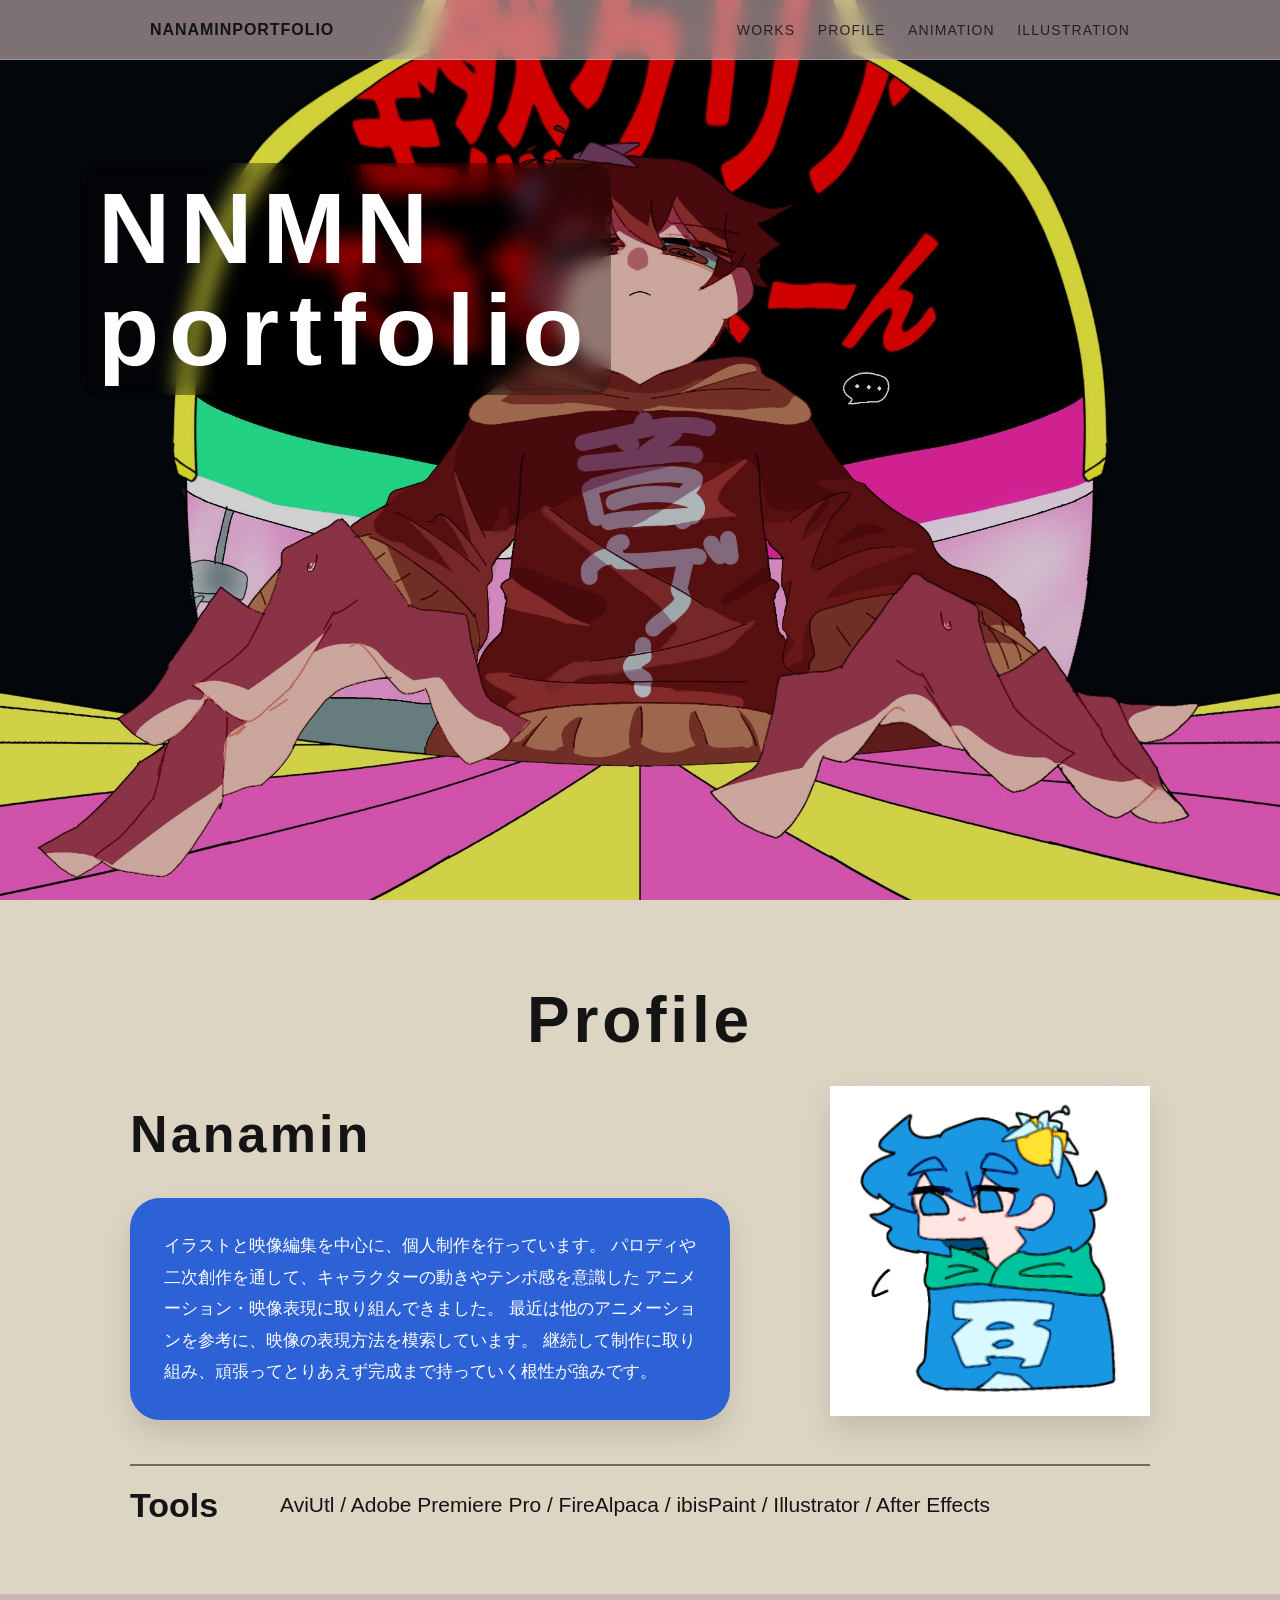
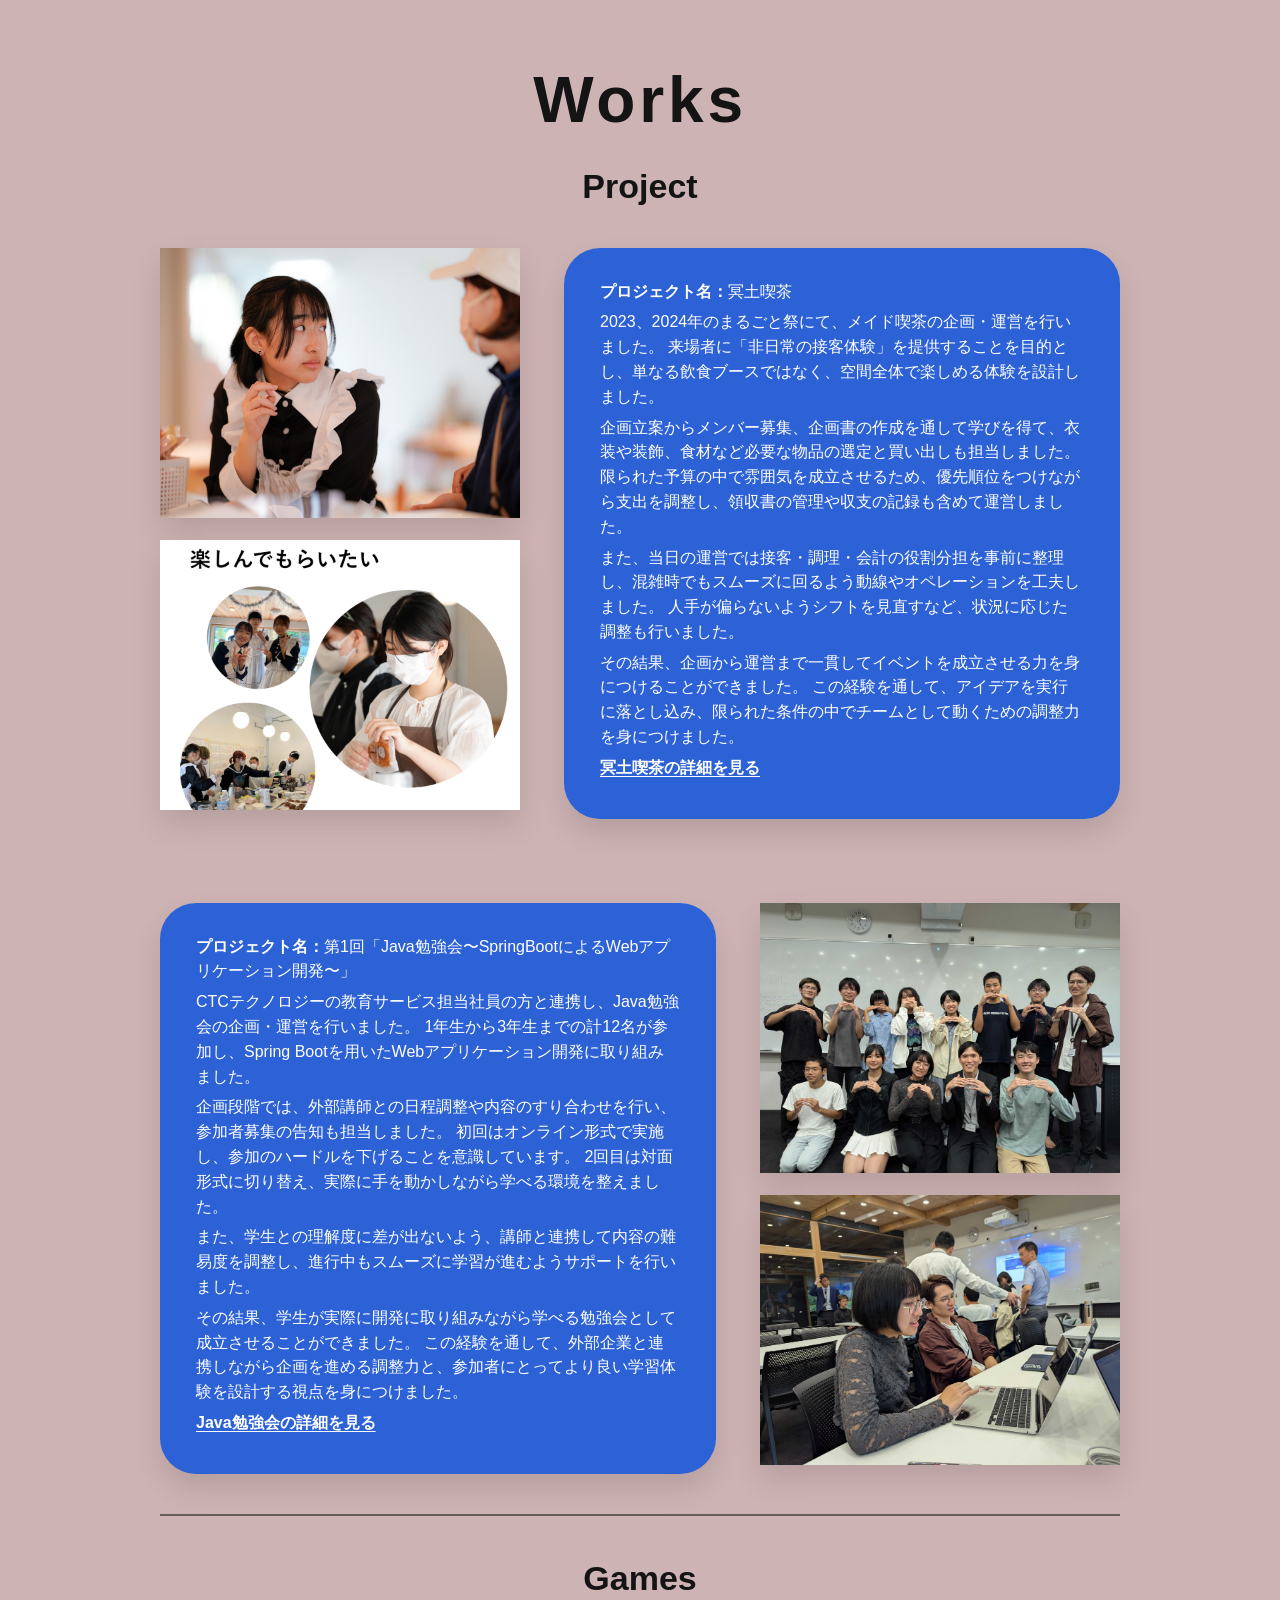
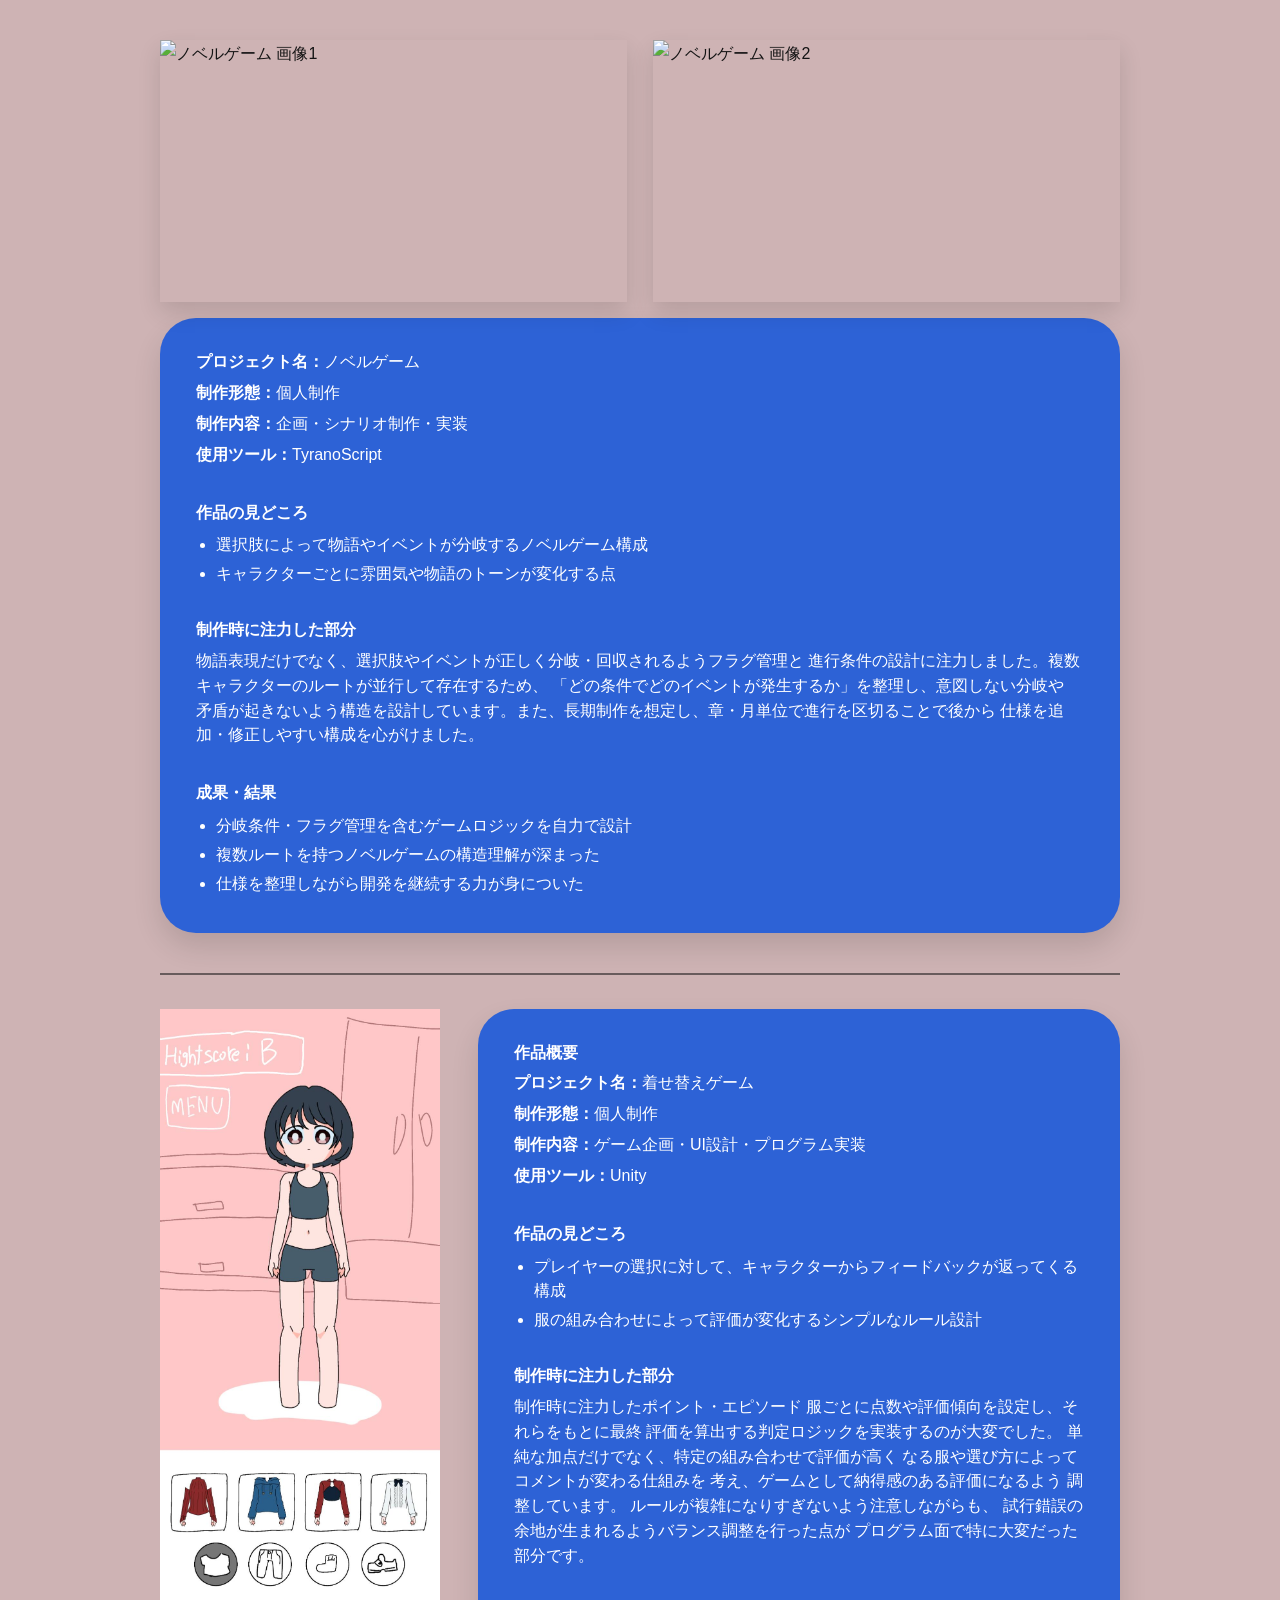
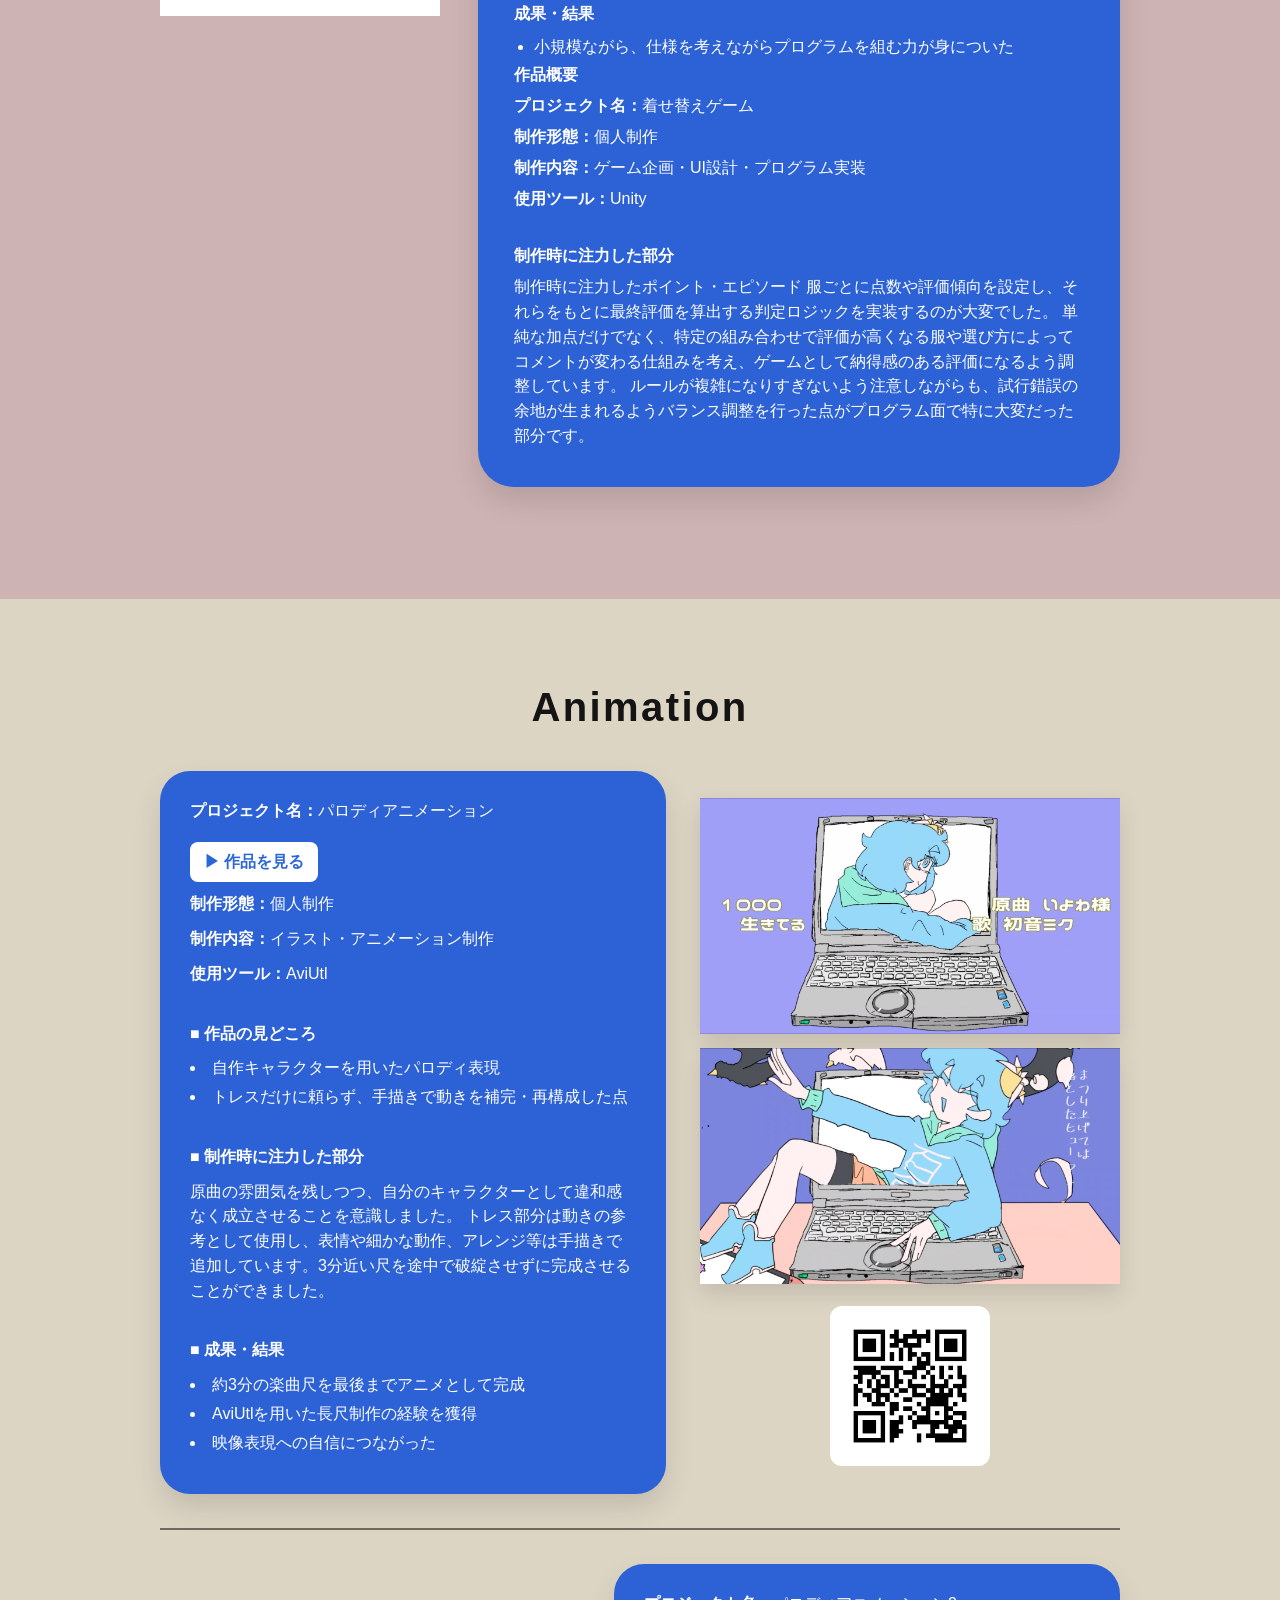
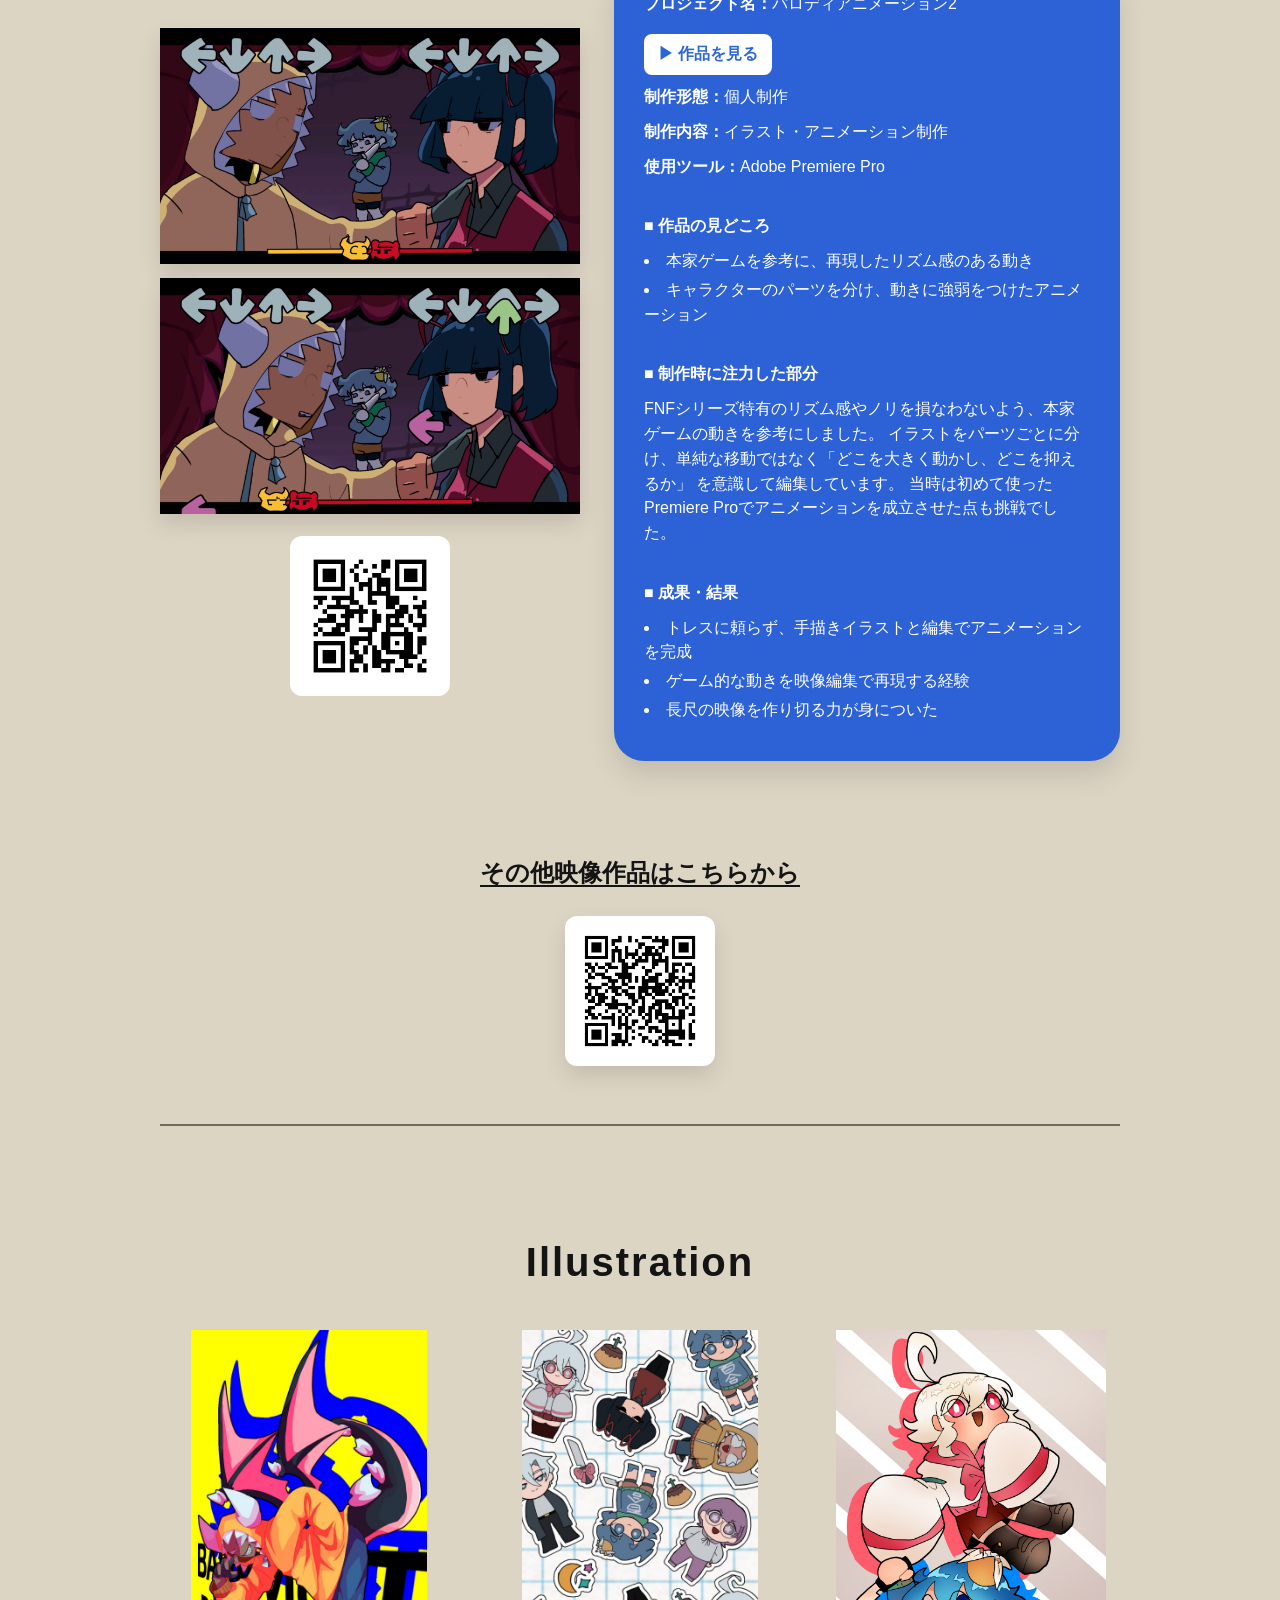
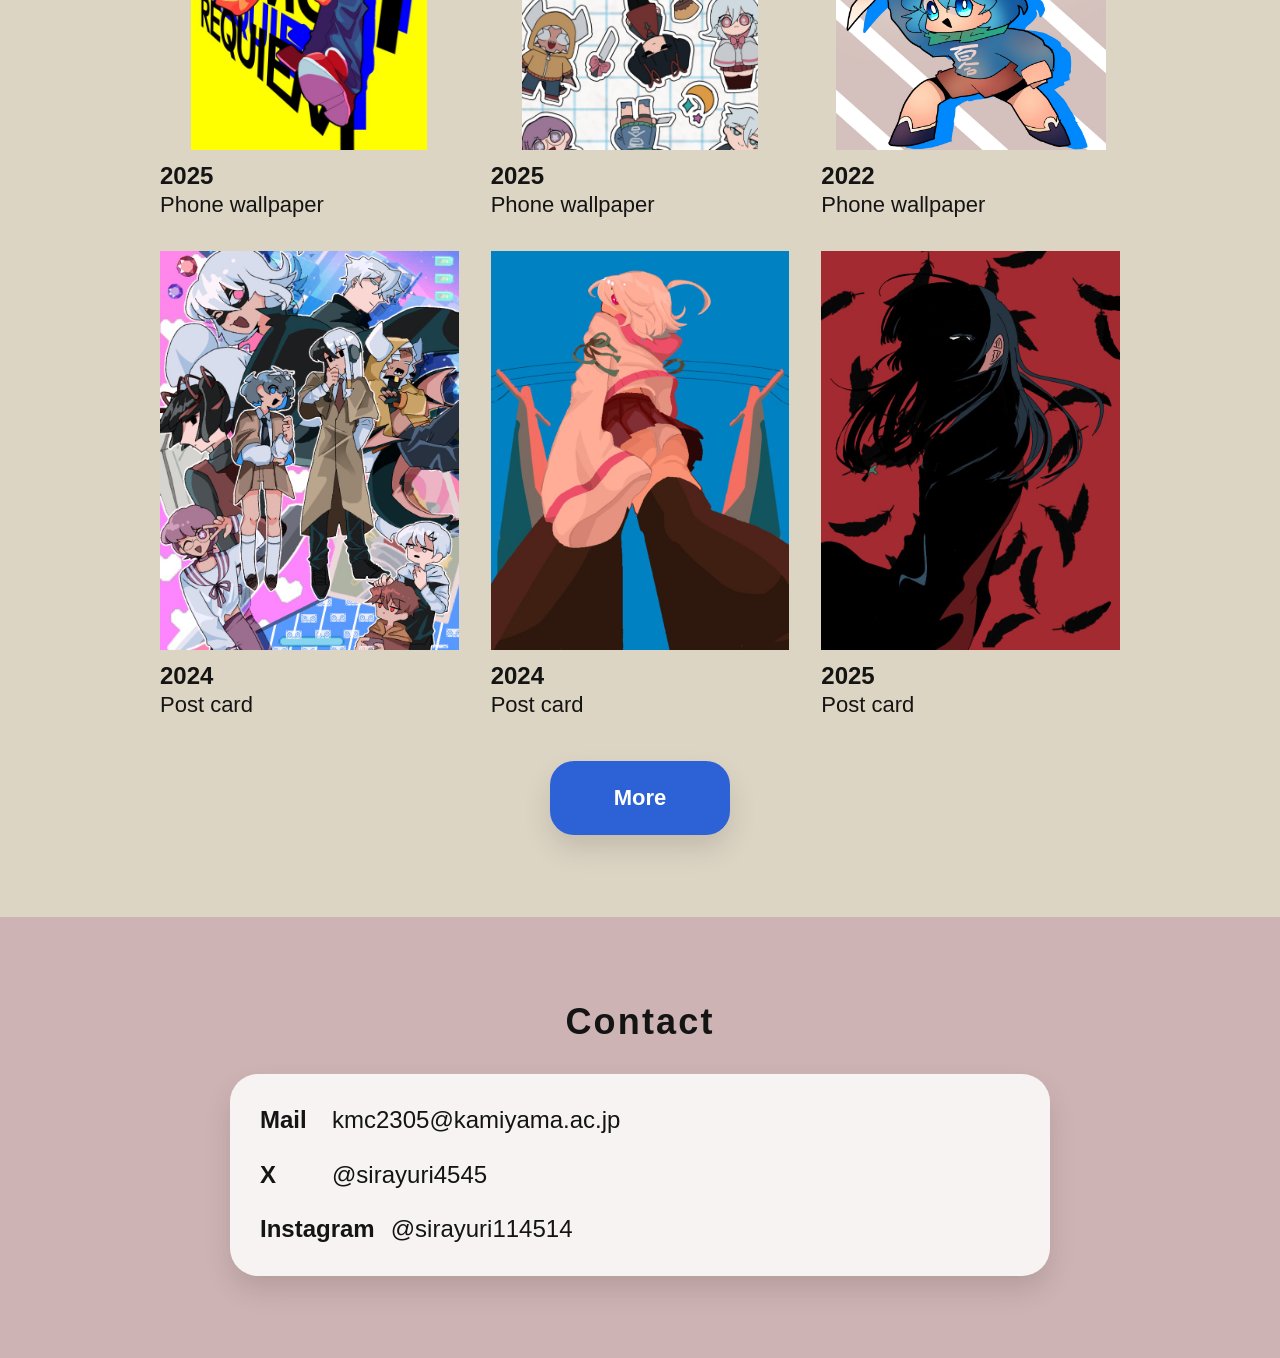
==== commit c34c4e49: "Add mobile project details for dress-up game Added mobile version details for the dress-up game proj" ====
--- a/index.html
+++ b/index.html
@@ -218,6 +218,7 @@
 
       <div class="work-blue">
         <div class="work-text">
+          <div class="dressup-desktop-copy">
 
           <p><b>作品概要</b></p>
           <p><b>プロジェクト名：</b>着せ替えゲーム</p>
@@ -256,6 +257,26 @@
             <li>小規模ながら、仕様を考えながらプログラムを組む力が身についた</li>
           </ul>
 
+          </div>
+
+          <div class="dressup-mobile-copy">
+            <p><b>作品概要</b></p>
+            <p><b>プロジェクト名：</b>着せ替えゲーム</p>
+            <p><b>制作形態：</b>個人制作</p>
+            <p><b>制作内容：</b>ゲーム企画・UI設計・プログラム実装</p>
+            <p><b>使用ツール：</b>Unity</p>
+
+            <br>
+
+            <p><b>制作時に注力した部分</b></p>
+            <p>
+              制作時に注力したポイント・エピソード
+              服ごとに点数や評価傾向を設定し、それらをもとに最終評価を算出する判定ロジックを実装するのが大変でした。
+              単純な加点だけでなく、特定の組み合わせで評価が高くなる服や選び方によってコメントが変わる仕組みを考え、ゲームとして納得感のある評価になるよう調整しています。
+              ルールが複雑になりすぎないよう注意しながらも、試行錯誤の余地が生まれるようバランス調整を行った点がプログラム面で特に大変だった部分です。
+            </p>
+          </div>
+
         </div>
       </div>
 
@@ -447,15 +468,15 @@
   <h2 class="section-title">Contact</h2>
 
   <div class="contact-box">
-    <a class="contact-link" href="mailto:kmc2305@kamiyama.ac.jp">
+    <a class="contact-link" href="mailto:kmc2305@kamiyama.ac.jp" target="_blank" rel="noopener noreferrer">
       <span class="contact-label">Mail</span>
       <span class="contact-value">kmc2305@kamiyama.ac.jp</span>
     </a>
-    <a class="contact-link" href="https://x.com/sirayuri4545" target="_blank" rel="noreferrer">
+    <a class="contact-link" href="https://x.com/sirayuri4545" target="_blank" rel="noopener noreferrer">
       <span class="contact-label">X</span>
       <span class="contact-value">@sirayuri4545</span>
     </a>
-    <a class="contact-link" href="#" rel="noreferrer">
+    <a class="contact-link" href="https://www.instagram.com/sirayuri114514/" target="_blank" rel="noopener noreferrer">
       <span class="contact-label">Instagram</span>
       <span class="contact-value">@sirayuri114514</span>
     </a>
--- a/styles.css
+++ b/styles.css
@@ -1145,7 +1145,8 @@
 }
 
 .contact-link:hover{
-  opacity: .72;
+  color: var(--card);
+  opacity: .9;
 }
 
 
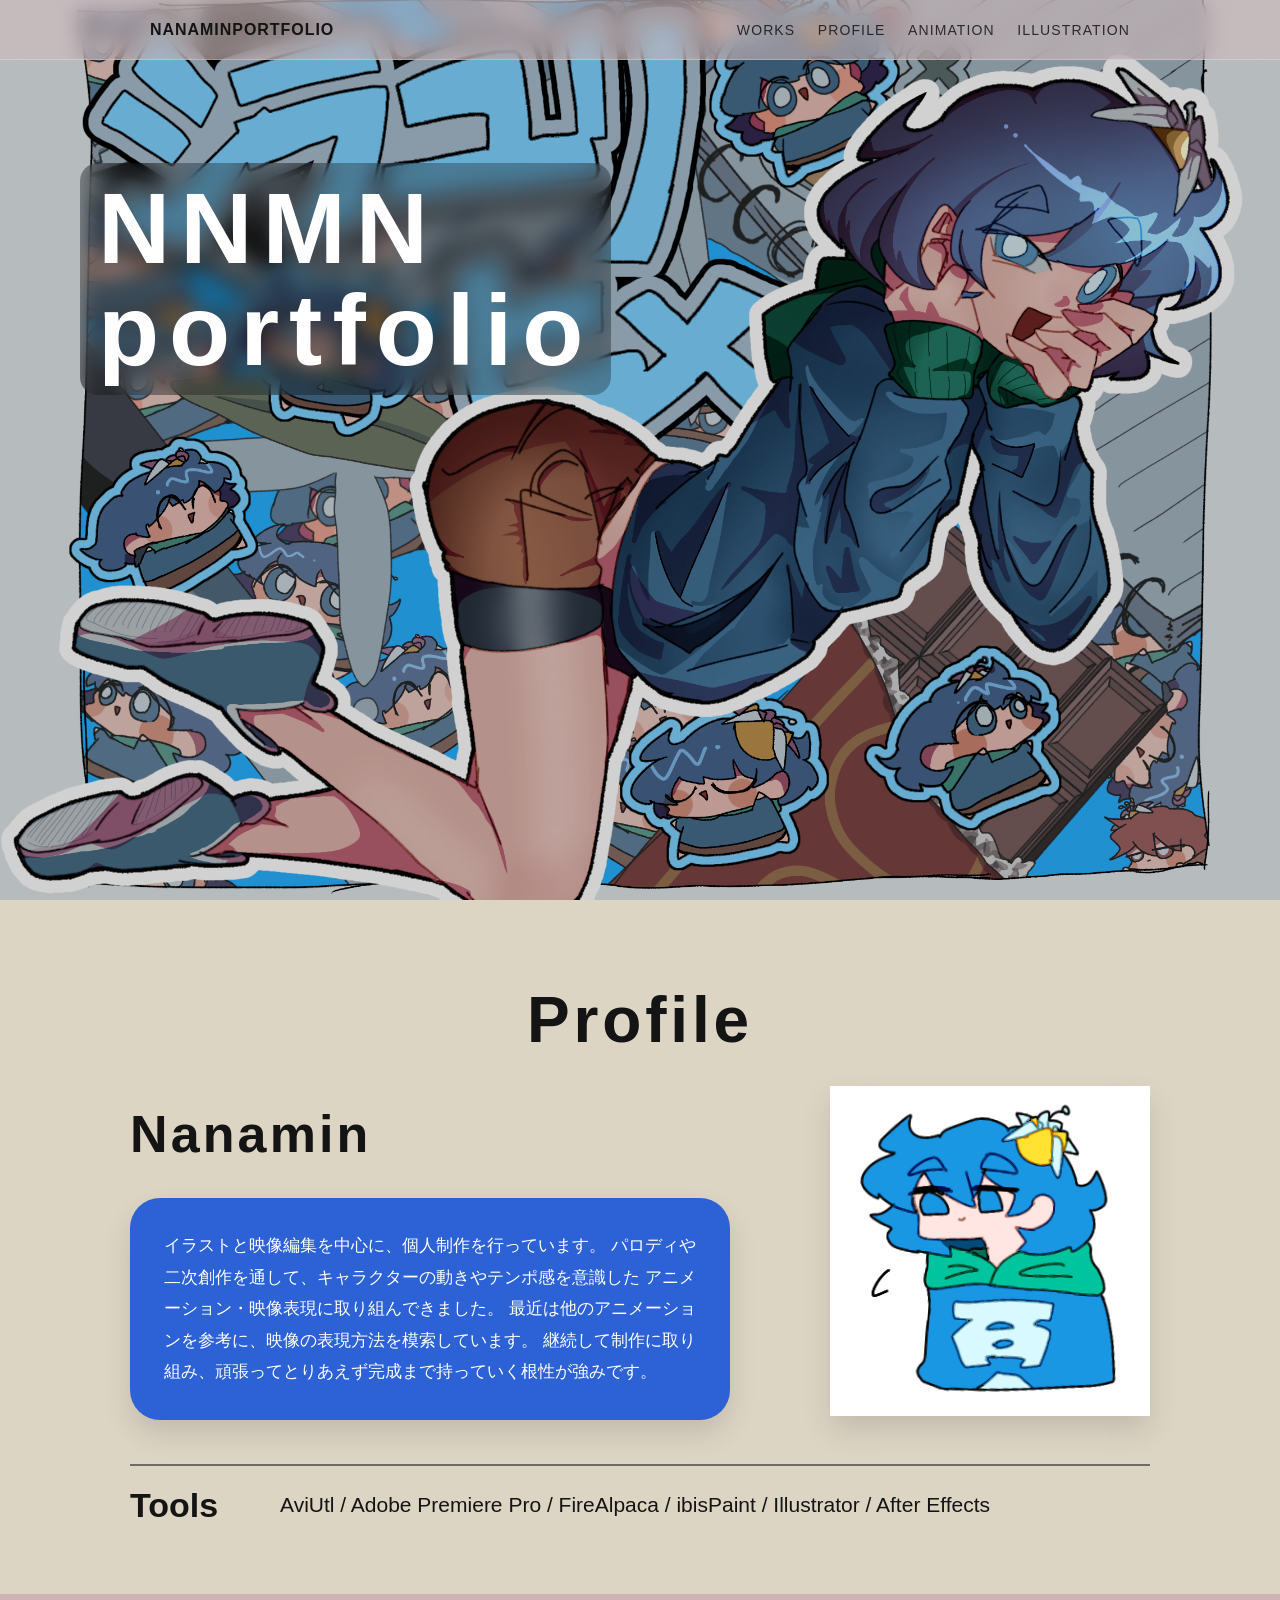
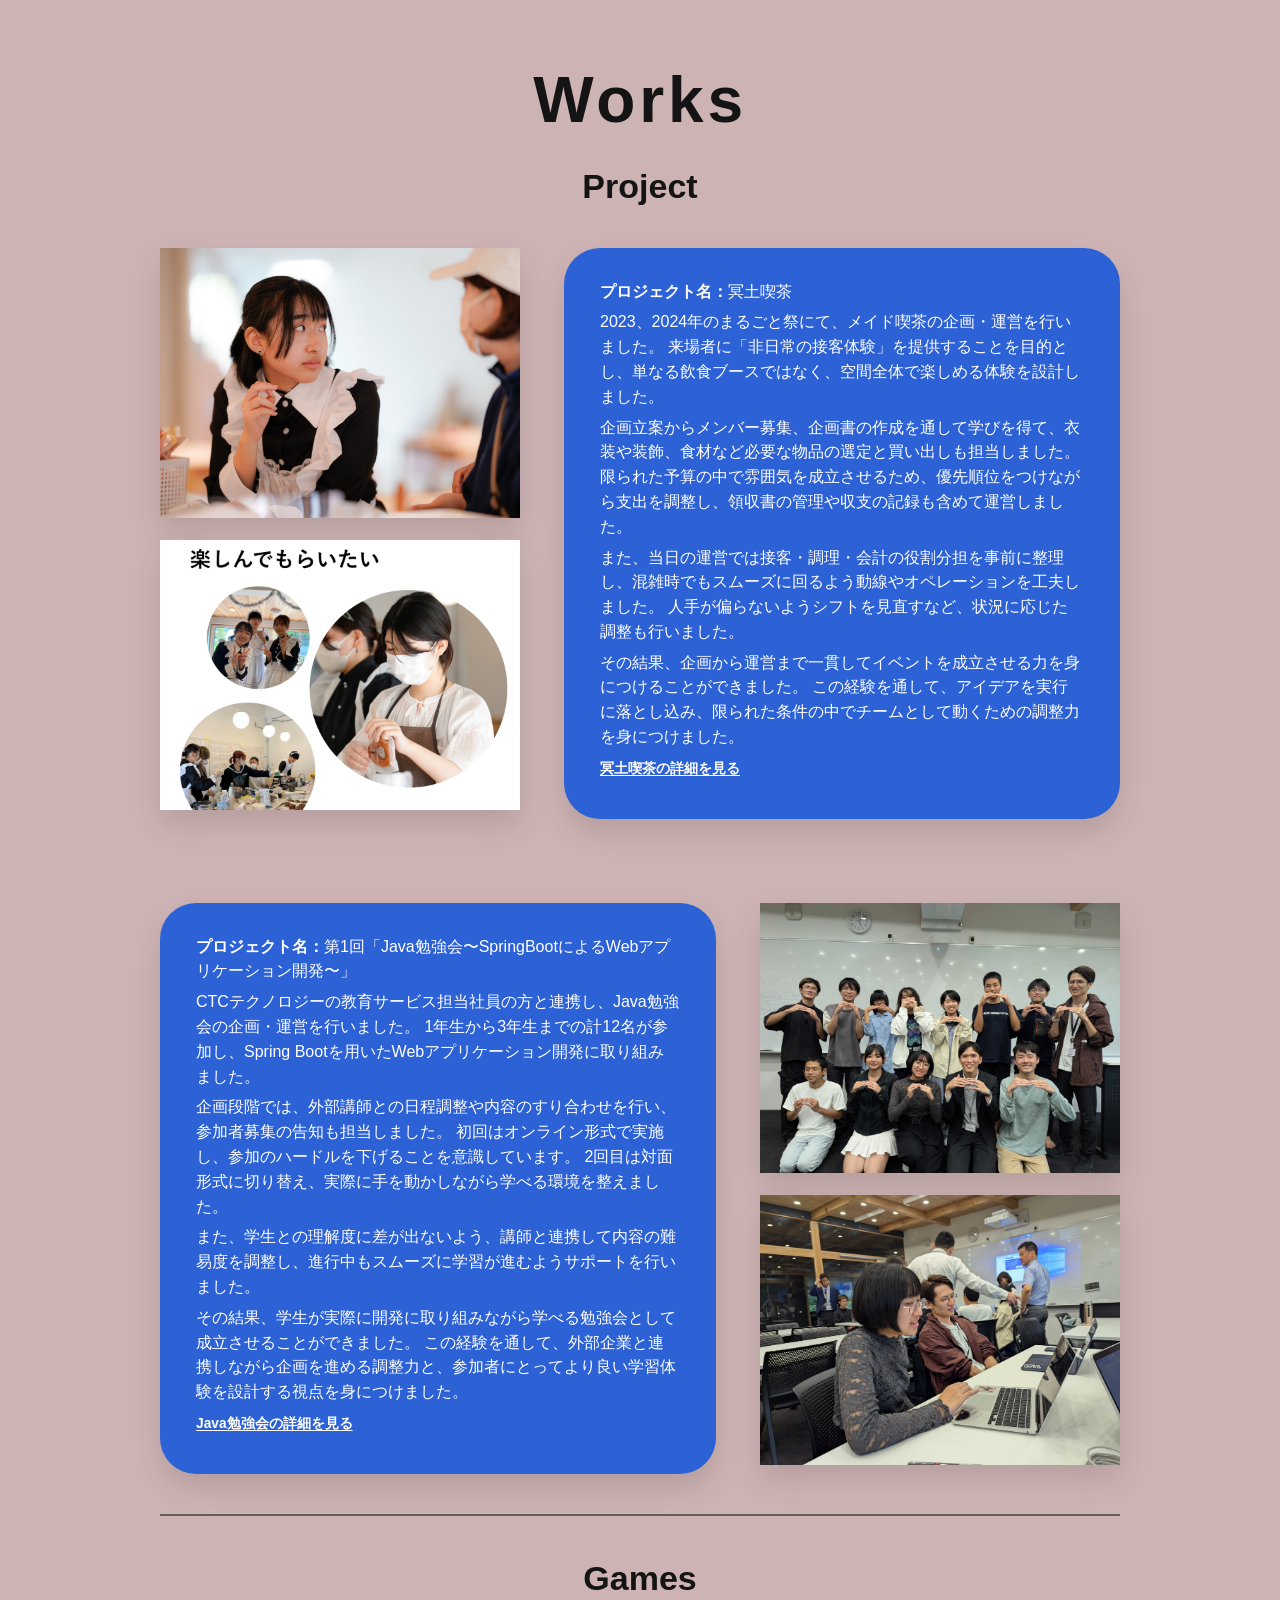
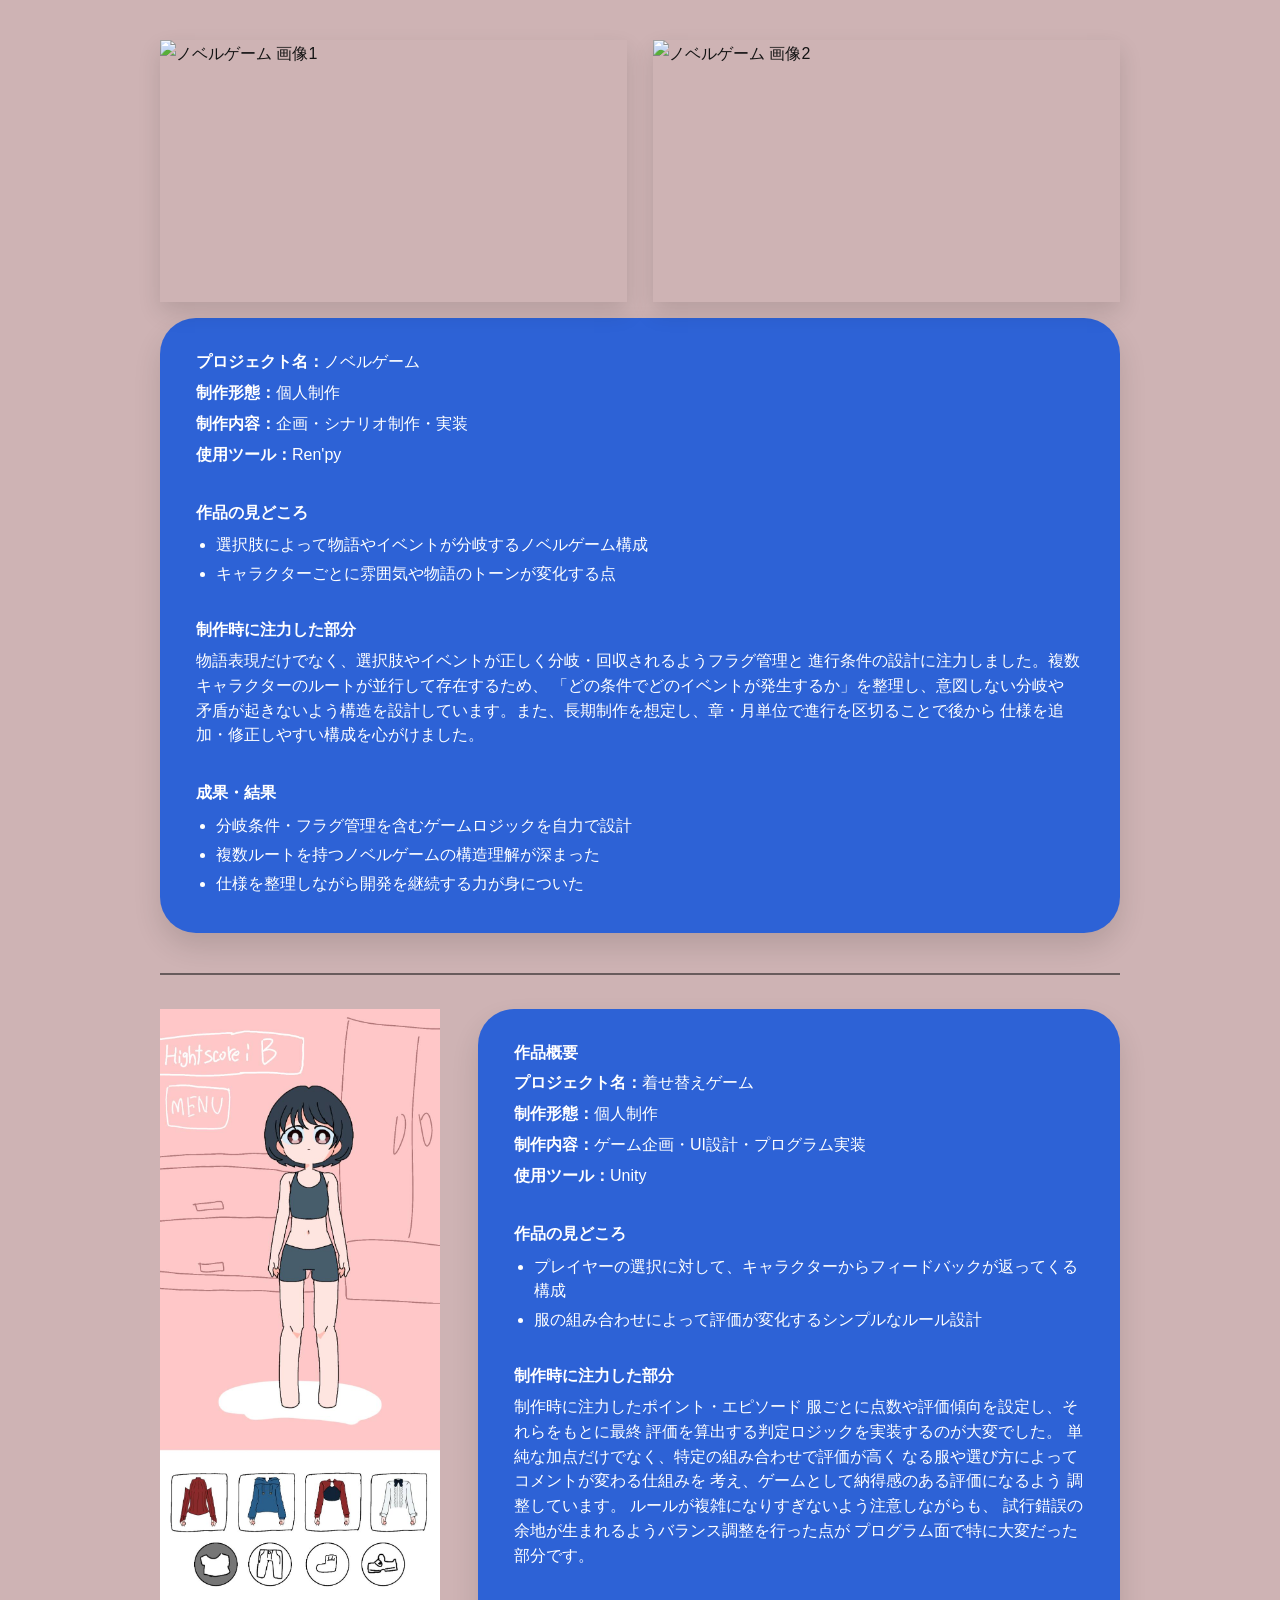
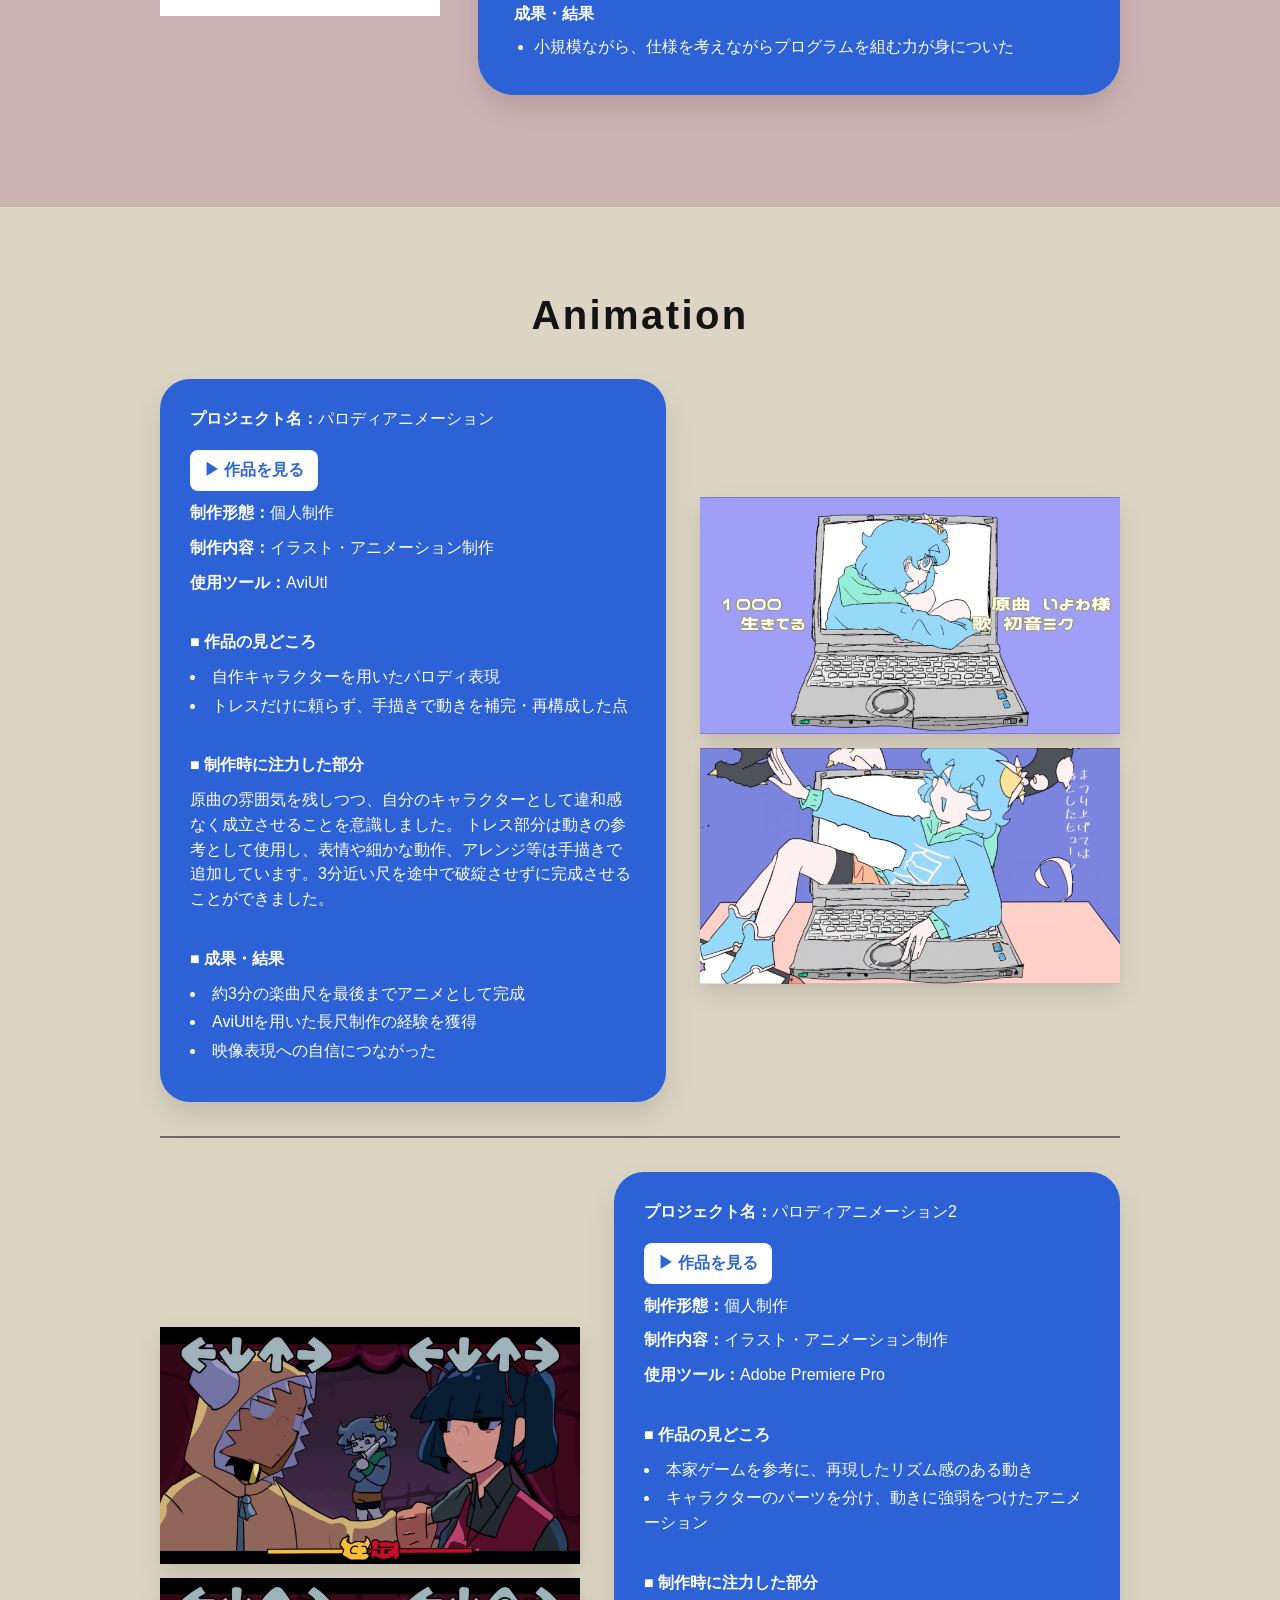
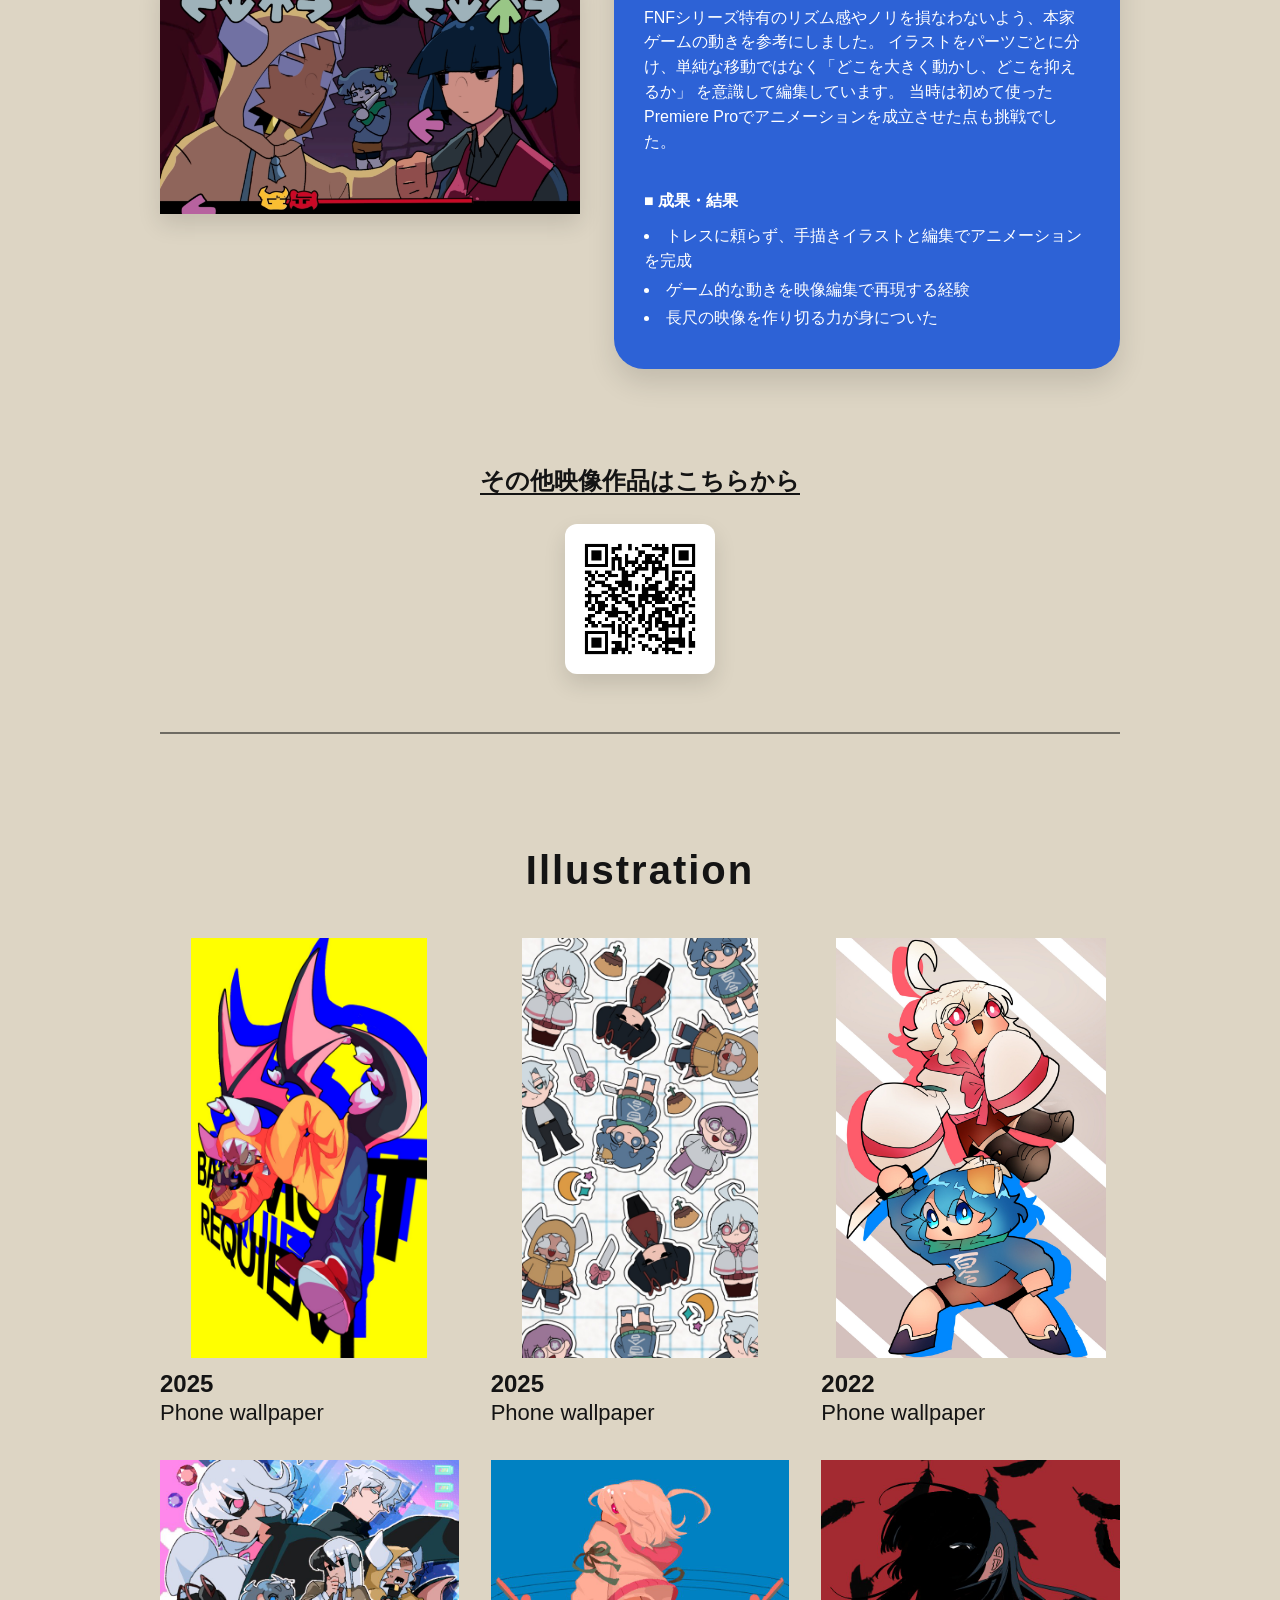
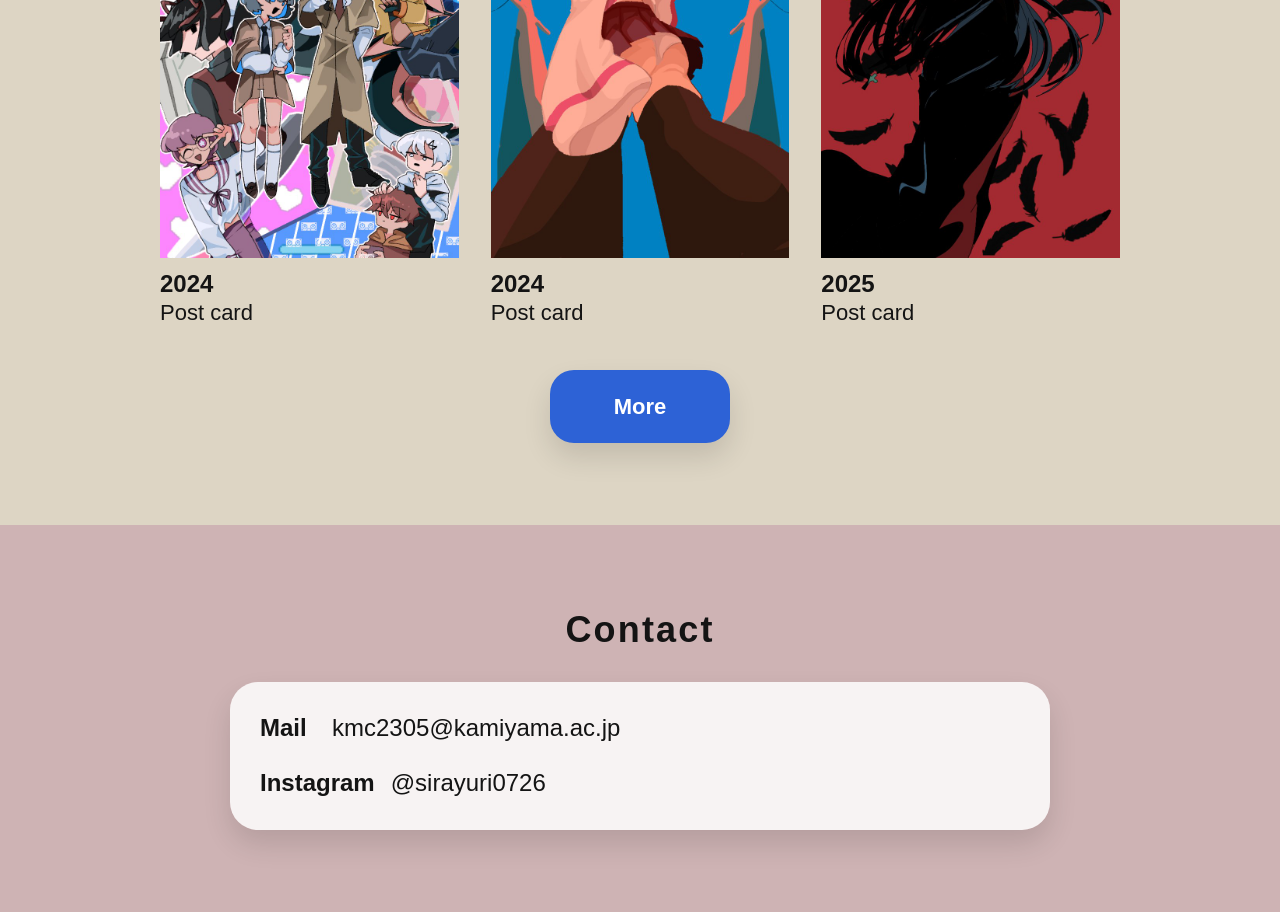
==== commit f103908f: "Update tools and contact information in index.html" ====
--- a/index.html
+++ b/index.html
@@ -172,7 +172,7 @@
           <p><b>プロジェクト名：</b>ノベルゲーム</p>
           <p><b>制作形態：</b>個人制作</p>
           <p><b>制作内容：</b>企画・シナリオ制作・実装</p>
-          <p><b>使用ツール：</b>TyranoScript</p>
+          <p><b>使用ツール：</b>Ren'py</p>
 
           <br>
 
@@ -472,13 +472,9 @@
       <span class="contact-label">Mail</span>
       <span class="contact-value">kmc2305@kamiyama.ac.jp</span>
     </a>
-    <a class="contact-link" href="https://x.com/sirayuri4545" target="_blank" rel="noopener noreferrer">
-      <span class="contact-label">X</span>
-      <span class="contact-value">@sirayuri4545</span>
-    </a>
-    <a class="contact-link" href="https://www.instagram.com/sirayuri114514/" target="_blank" rel="noopener noreferrer">
+    <a class="contact-link" href="https://www.instagram.com/sirayuri0726/" target="_blank" rel="noopener noreferrer">
       <span class="contact-label">Instagram</span>
-      <span class="contact-value">@sirayuri114514</span>
+      <span class="contact-value">@sirayuri0726</span>
     </a>
   </div>
 </section>
--- a/styles.css
+++ b/styles.css
@@ -462,10 +462,13 @@
 }
 
 .text-link{
+  display: inline-block;
   color: inherit;
   font-weight: 700;
   text-decoration: underline;
   text-underline-offset: 0.18em;
+  font-size: .86em;
+  transition: .2s;
 }
 
 .text-link:hover{
@@ -550,6 +553,10 @@
   display: none;
 }
 
+.dressup-mobile-copy{
+  display: none;
+}
+
 
 @media (max-width: 820px)
  {
@@ -618,7 +625,7 @@
 
   .text-link,
   .anim-footer-link{
-    font-size: 15px;
+    font-size: 13px;
   }
 
   .work .work-images-2 {
@@ -722,16 +729,7 @@
 .anim-text li{ margin: 4px 0; }
 
 .anim-media img.qr{
-  width: 160px;
-  height: auto;
-  aspect-ratio: auto;
-  object-fit: contain;
-  box-shadow: none;
-  background: #fff;
-  padding: 10px;
-  border-radius: 12px;
-  margin: 8px auto 0;
-  display: block;
+  display: none;
 }
 
 .anim-media img:not(.qr){
@@ -1176,3 +1174,404 @@
   }
 
 }
+
+@media (max-width: 768px){
+  .container,
+  .profile-wrap,
+  .works-wrap,
+  .anim-wrap,
+  #illustration .illust-grid,
+  #illustration .illust-actions,
+  .contact-box{
+    width: min(100%, calc(100% - 32px));
+  }
+
+  .header-inner{
+    flex-direction: column;
+    align-items: flex-start;
+    gap: 8px;
+    padding: 10px 0;
+  }
+
+  .logo{
+    font-size: 13px;
+  }
+
+  .nav{
+    width: 100%;
+    display: flex;
+    flex-wrap: wrap;
+    gap: 8px 12px;
+  }
+
+  .nav a{
+    margin-left: 0;
+    font-size: 11px;
+  }
+
+  .hero-full{
+    height: min(84vw, 320px);
+  }
+
+  .hero-catch{
+    top: 18px;
+    left: 18px;
+    transform: none;
+    font-size: 22px;
+    line-height: 1.05;
+    padding: 10px 12px;
+    max-width: calc(100% - 36px);
+  }
+
+  .profile-section{
+    padding: 32px 0 34px;
+  }
+
+  .profile-title{
+    font-size: 26px;
+    margin-bottom: 18px;
+  }
+
+  .profile-main{
+    grid-template-columns: minmax(0, 1.2fr) 126px;
+    gap: 16px;
+    align-items: center;
+  }
+
+  .profile-name{
+    font-size: 19px;
+    margin-bottom: 10px;
+  }
+
+  .profile-card{
+    padding: 12px 14px;
+    border-radius: 18px;
+  }
+
+  .profile-card p{
+    font-size: 11px !important;
+    line-height: 1.55 !important;
+  }
+
+  .profile-photo{
+    max-width: 126px;
+    padding: 8px;
+  }
+
+  .profile-tools{
+    margin-top: 16px;
+    padding-top: 10px;
+    grid-template-columns: 48px 1fr;
+    gap: 8px;
+  }
+
+  .tools-label{
+    font-size: 13px;
+  }
+
+  .tools-text{
+    font-size: 10px;
+    line-height: 1.45;
+  }
+
+  .works-section{
+    padding: 34px 0 40px;
+  }
+
+  .works-title{
+    font-size: 26px;
+    margin-bottom: 12px;
+  }
+
+  .works-sub{
+    font-size: 16px;
+    margin-bottom: 18px;
+  }
+
+  .project-item,
+  .project-item.reverse{
+    grid-template-columns: 1fr;
+    gap: 12px;
+    margin-bottom: 22px;
+    align-items: start;
+  }
+
+  .project-item.reverse .project-copy{
+    order: 2;
+  }
+
+  .project-item.reverse .project-media{
+    order: 1;
+  }
+
+  .project-media{
+    gap: 12px;
+  }
+
+  .project-media-left img:last-child,
+  .project-media-right img:last-child{
+    display: none;
+  }
+
+  .project-media img{
+    width: 100%;
+    max-width: 100%;
+  }
+
+  .work-blue{
+    padding: 14px 16px;
+    border-radius: 20px;
+  }
+
+  .works-section .work-blue{
+    font-size: 11px;
+    line-height: 1.55;
+    padding: 14px 16px;
+    border-radius: 20px;
+  }
+
+  .work-text p,
+  .work-text li{
+    line-height: 1.5;
+  }
+
+  .work-text ul{
+    margin: 6px 0 0 16px;
+  }
+
+  .works-line{
+    margin: 22px 0 18px;
+  }
+
+  .work .work-images-2{
+    grid-template-columns: 1fr;
+    gap: 12px;
+    margin-bottom: 12px;
+  }
+
+  .work.work-wide .work-images-2 img:nth-child(2){
+    display: none;
+  }
+
+  .work-side.dressup{
+    grid-template-columns: 118px minmax(0, 1fr);
+    gap: 16px;
+    align-items: start;
+  }
+
+  .work-side-img{
+    display: flex;
+    flex-direction: column;
+    gap: 12px;
+    align-items: center;
+  }
+
+  .work-side-img img,
+  .work-side.dressup .work-side-img img{
+    width: 100%;
+    max-width: 210px;
+    max-height: none;
+    margin: 0 auto;
+    display: block;
+  }
+
+  .work-side.dressup .work-side-img{
+    align-items: stretch;
+  }
+
+  .work-side.dressup .work-side-img img{
+    max-width: 118px;
+  }
+
+  .work-side.dressup .work-blue{
+    width: 100%;
+    margin: 0 auto;
+    padding: 16px 18px;
+  }
+
+  .work-side.dressup .work-blue,
+  .work-side.dressup .work-blue .work-text p,
+  .work-side.dressup .work-blue .work-text li{
+    font-size: 11px;
+    line-height: 1.55;
+  }
+
+  .work-side.dressup .work-blue .work-text ul{
+    margin: 6px 0 0 16px;
+  }
+
+  .dressup-desktop-copy{
+    display: none;
+  }
+
+  .dressup-mobile-copy{
+    display: block;
+  }
+
+  .anim-section{
+    padding: 34px 0 40px;
+  }
+
+  .anim-title{
+    font-size: 26px;
+    margin-bottom: 18px;
+  }
+
+  .anim-item,
+  .anim-item.reverse{
+    grid-template-columns: 1fr;
+    gap: 10px;
+    align-items: start;
+  }
+
+  .anim-item .anim-media,
+  .anim-item.reverse .anim-media{
+    order: 1 !important;
+    display: grid;
+    grid-template-columns: minmax(0, 1fr);
+    align-items: end;
+    gap: 10px;
+  }
+
+  .anim-text{
+    order: 2 !important;
+    padding: 14px 16px;
+    border-radius: 20px;
+    font-size: 11px;
+    line-height: 1.55;
+  }
+
+  .anim-text p{
+    margin-bottom: 6px;
+  }
+
+  .anim-item .anim-media img:not(.qr),
+  .anim-item.reverse .anim-media img:not(.qr){
+    width: 100%;
+    max-width: none;
+    grid-column: 1;
+  }
+
+  .anim-item:first-of-type .anim-media img:first-child{
+    display: none;
+  }
+
+  .anim-item.reverse .anim-media img:nth-child(2){
+    display: none;
+  }
+
+  .anim-footer{
+    margin-top: 24px;
+  }
+
+  .anim-footer-link{
+    font-size: 10px;
+    padding: 0 10px;
+  }
+
+  .section-qr{
+    width: 78px;
+    padding: 4px;
+    margin-top: 10px;
+  }
+
+  .anim-end-line{
+    margin-top: 24px;
+  }
+
+  #illustration{
+    padding: 6px 0 40px;
+  }
+
+  #illustration .sub-title{
+    font-size: 18px;
+    margin-bottom: 16px;
+  }
+
+  #illustration .illust-grid{
+    grid-template-columns: repeat(3, 1fr);
+    gap: 16px;
+  }
+
+  #illustration .illust-item img{
+    aspect-ratio: 3 / 4;
+    object-fit: cover;
+    max-width: 100%;
+  }
+
+  #illustration .illust-year,
+  #illustration .illust-use{
+    font-size: 9px;
+    line-height: 1.25;
+  }
+
+  #illustration .illust-actions{
+    margin-top: 18px;
+  }
+
+  #illustration .nav-button{
+    min-width: 94px;
+    padding: 10px 16px;
+    font-size: 14px;
+    border-radius: 14px;
+  }
+
+  .contact{
+    width: 100%;
+    max-width: none;
+    margin: 0 auto;
+    padding: 34px 16px 40px;
+    box-sizing: border-box;
+    text-align: left;
+  }
+
+  .contact .section-title{
+    width: min(100%, 343px);
+    font-size: 26px;
+    margin-bottom: 16px;
+    margin-left: auto;
+    margin-right: auto;
+    text-align: center;
+  }
+
+  .contact-box{
+    width: min(100%, 343px);
+    padding: 14px 16px;
+    border-radius: 18px;
+    gap: 8px;
+    margin: 0 auto;
+    justify-items: stretch;
+  }
+
+  .contact-link{
+    font-size: 10px;
+    gap: 8px;
+    width: 100%;
+    align-items: flex-start;
+    text-align: left;
+  }
+
+  .contact-label{
+    min-width: auto;
+  }
+
+  .nav-button:hover,
+  .anim-link:hover{
+    transform: translateY(-2px);
+  }
+
+  .nav-button:hover{
+    background: #3a70e6;
+  }
+
+  .anim-footer-link:hover{
+    color: var(--card);
+    transform: translateY(-2px);
+    text-decoration-color: var(--card);
+  }
+
+  .text-link:hover{
+    color: rgba(255,255,255,.82);
+    transform: translateY(-1px);
+  }
+}
